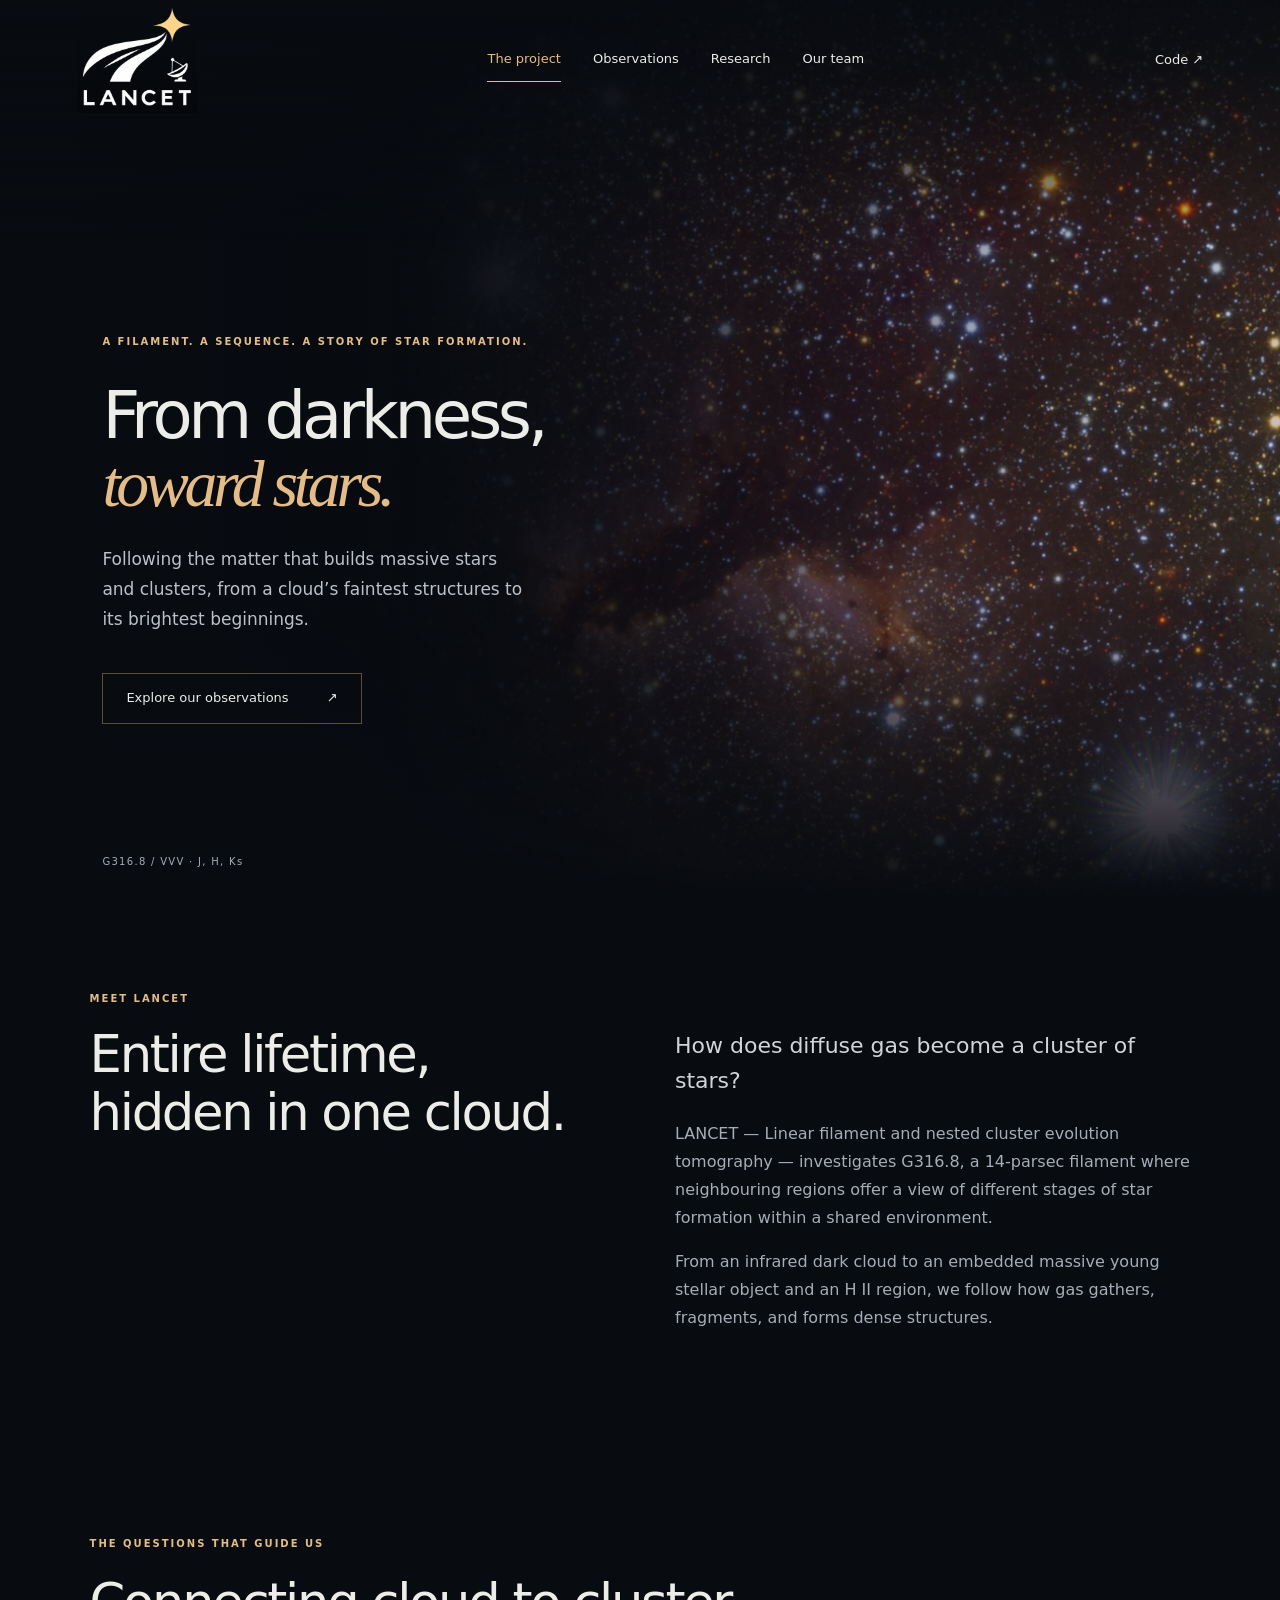
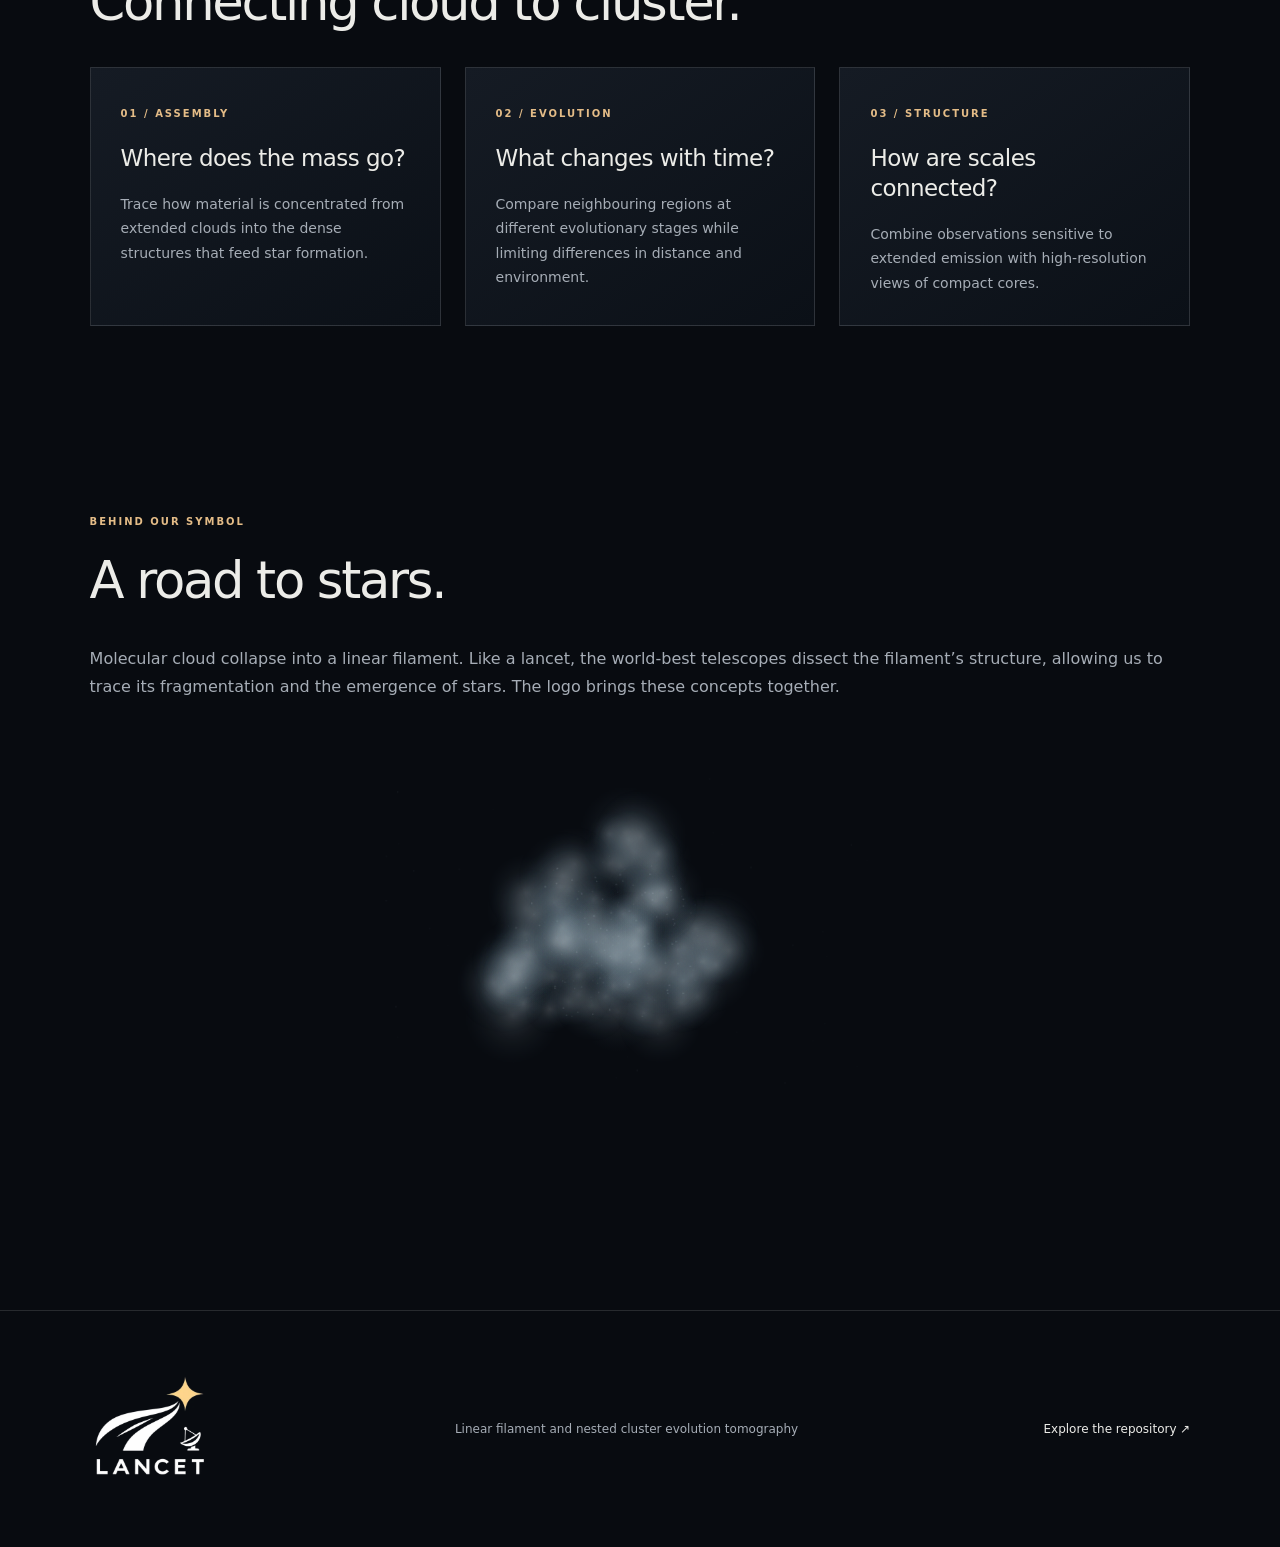
==== website/index.html @ 873ae13a "Refine scales question heading" ====
<!doctype html><html lang="en"><head><meta charset="utf-8"><meta name="viewport" content="width=device-width,initial-scale=1"><meta name="description" content="LANCET explores how gas assembles into stars and clusters in the G316.8 filament."><title>From darkness, toward stars · LANCET</title><link rel="stylesheet" href="style.css?v=logo-story-1"></head><body class="home-page"><a class="skip" href="#main">Skip to content</a><header><a class="brand logo-brand" href="index.html" aria-label="LANCET home"><img src="assets/lancet-logo-web.webp" alt="LANCET" width="600" height="400"></a><nav aria-label="Main navigation"><a aria-current='page' href='index.html'>The project</a><a  href='observations.html'>Observations</a><a  href='research.html'>Research</a><a  href='team.html'>Our team</a></nav><a class="code" href="https://github.com/XFengwei/LANCET" target="_blank" rel="noopener noreferrer">Code ↗</a></header><main id="main"><section class="hero"><div class="hero-window" aria-hidden="true"><div class="hero-sky"><img fetchpriority="high" src="assets/hero-nir.webp" alt="" class="sky-frame" style="opacity:1"><img src="assets/hero-mir.webp" alt="" class="sky-frame" style="opacity:0"><img src="assets/hero-fir.webp" alt="" class="sky-frame" style="opacity:0"><img src="assets/hero-radio.webp" alt="" class="sky-frame" style="opacity:0"></div></div><div class="hero-copy"><span class="eyebrow">A filament. A sequence. A story of star formation.</span><h1>From darkness,<br><em>toward stars.</em></h1><p>Following the matter that builds massive stars and clusters, from a cloud’s faintest structures to its brightest beginnings.</p><a class="button" href="observations.html">Explore our observations <span>↗</span></a></div><div class="hero-caption"><span id="wavelength-label">G316.8 / VVV · J, H, Ks</span></div></section><section class="intro"><span class="eyebrow">Meet LANCET</span><h2>Entire lifetime,<br>hidden in one cloud.</h2><div><p class="lead">How does diffuse gas become a cluster of stars?</p><p>LANCET — Linear filament and nested cluster evolution tomography — investigates G316.8, a 14-parsec filament where neighbouring regions offer a view of different stages of star formation within a shared environment.</p><p>From an infrared dark cloud to an embedded massive young stellar object and an H II region, we follow how gas gathers, fragments, and forms dense structures.</p></div></section><section><span class="eyebrow">The questions that guide us</span><h2>Connecting cloud to cluster.</h2><div class="cards"><article><span class="eyebrow">01 / ASSEMBLY</span><h3>Where does the mass go?</h3><p>Trace how material is concentrated from extended clouds into the dense structures that feed star formation.</p></article><article><span class="eyebrow">02 / EVOLUTION</span><h3>What changes with time?</h3><p>Compare neighbouring regions at different evolutionary stages while limiting differences in distance and environment.</p></article><article><span class="eyebrow">03 / STRUCTURE</span><h3>How are scales connected?</h3><p>Combine observations sensitive to extended emission with high-resolution views of compact cores.</p></article></div></section><section class="logo-story" aria-labelledby="logo-story-title"><span class="eyebrow">Behind our symbol</span><h2 id="logo-story-title">A road to stars.</h2><p>Molecular cloud collapse into a linear filament. Like a lancet, the world-best telescopes dissect the filament’s structure, allowing us to trace its fragmentation and the emergence of stars. The logo brings these concepts together.</p><iframe data-src="logo-animation.html?embed=1" title="The story of the LANCET logo — 12-second animation, replaying after a five-second hold"></iframe></section></main><footer><a class="brand logo-brand" href="index.html" aria-label="LANCET home"><img src="assets/lancet-logo-web.webp" alt="LANCET" width="600" height="400"></a><p>Linear filament and nested cluster evolution tomography</p><a href="https://github.com/XFengwei/LANCET" target="_blank" rel="noopener noreferrer">Explore the repository ↗</a></footer><script src="hero.js?v=gallery-3" defer></script><script src="logo-section.js" defer></script></body></html>
---- website/style.css ----
:root{color-scheme:dark;--bg:#080b10;--text:#ecece8;--muted:#a6adb6;--gold:#e4bc87;--line:#ffffff20}*{box-sizing:border-box}html{scroll-behavior:smooth}body{margin:0;background:var(--bg);color:var(--text);font:16px/1.75 system-ui,sans-serif}a{color:inherit;text-decoration:none}a:hover{color:var(--gold)}a:focus-visible{outline:2px solid var(--gold);outline-offset:6px}.skip{position:absolute;top:-100px}.skip:focus{top:10px;z-index:10;background:#080b10}header{height:96px;padding:0 6%;display:flex;align-items:center;justify-content:space-between;border-bottom:1px solid var(--line)}.brand{font-size:23px;letter-spacing:.2em;font-weight:650}.mark{color:var(--gold);font-size:34px;vertical-align:middle}nav{display:flex;gap:32px;font-size:13px}nav a{padding:10px 0}nav a[aria-current]{color:var(--gold);border-bottom:1px solid var(--gold)}.code{font-size:13px}.hero{position:relative;min-height:760px;height:calc(100svh - 96px);max-height:1100px;overflow:hidden;padding:110px 8% 80px;display:flex;align-items:center}.hero>img{position:absolute;right:0;top:0;width:68%;height:100%;object-fit:cover;object-position:50% 43%;opacity:.78}.hero:after{content:'';position:absolute;inset:0;background:linear-gradient(90deg,#080b10 5%,#080b10e0 29%,#080b1040 65%,transparent),linear-gradient(0deg,#080b10,transparent 35%)}.hero-copy{z-index:1;position:relative;max-width:690px}.eyebrow{text-transform:uppercase;letter-spacing:.2em;font-size:10px;color:var(--gold);font-weight:650}h1,h2,h3,p{margin-top:0}h1{font-size:clamp(60px,7.7vw,118px);line-height:1.03;letter-spacing:-.065em;font-weight:400;margin:28px 0}em{font-family:Georgia,serif;font-weight:400;color:var(--gold)}.hero-copy p{max-width:430px;color:#bcc1c7;font-size:17px}.button{display:inline-flex;gap:38px;border:1px solid #e4bc8760;padding:13px 23px;margin-top:22px;font-size:13px}.button:hover{background:#e4bc8715}.hero-caption{position:absolute;bottom:30px;left:8%;right:8%;z-index:1;display:flex;justify-content:space-between;color:var(--muted);font-size:10px;letter-spacing:.13em}section:not(.hero){max-width:1300px;margin:auto;padding:90px 7%}h2{font-size:clamp(32px,4vw,56px);font-weight:400;letter-spacing:-.045em;line-height:1.15;margin:17px 0 35px}h3{font-size:23px;line-height:1.3;font-weight:450;letter-spacing:-.025em;margin:18px 0}p{color:var(--muted)}.intro{display:grid;grid-template-columns:1fr 1fr;gap:0 70px}.intro>.eyebrow{grid-column:1/-1}.intro>div{padding-top:20px}.lead{font-size:22px;line-height:1.6;max-width:740px;color:#d1d4d8}.stats{display:grid;grid-template-columns:repeat(3,1fr);border-block:1px solid var(--line);padding-block:35px!important}.stats div{display:flex;flex-direction:column}.stats strong{font-size:38px;font-weight:350}.stats span{color:var(--muted);font-size:12px}.section-head{display:flex;justify-content:space-between;align-items:center;gap:20px}.section-head>a{font-size:12px;color:var(--gold)}figure{margin:0}.science-image{width:100%;max-height:650px;object-fit:contain;background:#050608;display:block}figcaption{font-size:11px;color:var(--muted);margin-top:16px}.cards{display:grid;grid-template-columns:repeat(auto-fit,minmax(230px,1fr));gap:24px;max-width:1120px;margin:auto}.cards article{padding:30px;background:linear-gradient(145deg,#151b24,#0b1017);border:1px solid var(--line)}.cards p{font-size:14px;margin-bottom:0}.page-top{padding-top:100px!important}.page-top h1{font-size:clamp(54px,7vw,94px)}.technical{border-block:1px solid var(--line)}pre{overflow:auto;padding:24px;background:#121820;border:1px solid var(--line);font-size:13px}.people{display:grid;grid-template-columns:repeat(3,1fr);gap:1px;background:var(--bg);border:1px solid var(--line);margin-top:35px}.people article{background:var(--bg);padding:30px}.people h3{font-size:18px;margin-bottom:5px}.people p{font-size:12px}.avatar{display:grid;place-items:center;width:45px;height:45px;border:1px solid #e4bc8750;border-radius:50%;color:var(--gold);font-size:13px}footer{padding:65px 7%;border-top:1px solid var(--line);font-size:12px;display:flex;justify-content:space-between;align-items:center;gap:30px}footer .brand{font-size:17px}footer p{margin:0}@media(max-width:700px){header{height:auto;min-height:105px;flex-wrap:wrap;padding:14px 6%;gap:12px}header .brand{font-size:19px}nav{order:3;width:100%;justify-content:space-between;gap:10px;font-size:11px}.hero{height:760px;min-height:0;padding-top:80px}.hero>img{width:100%;opacity:.5}.hero:after{background:linear-gradient(90deg,#080b10c0,#080b1030),linear-gradient(0deg,#080b10,transparent)}.hero-caption span{display:none}.intro{grid-template-columns:1fr}.stats strong{font-size:26px}.stats span{font-size:10px}.people{grid-template-columns:repeat(2,1fr)}.people article{padding:20px}.section-head{display:block}section:not(.hero){padding:60px 7%}footer{align-items:start;flex-direction:column;gap:15px}}@media(prefers-reduced-motion:reduce){html{scroll-behavior:auto}}

.workflow-step{margin-top:65px}.workflow-step figure{margin-top:24px}.field-label{display:block;font:10px system-ui,sans-serif;text-transform:uppercase;letter-spacing:.16em;color:var(--gold);margin-bottom:8px}.table-wrap{overflow-x:auto}table{width:100%;border-collapse:collapse;margin:30px 0}th,td{text-align:left;padding:16px;border-bottom:1px solid var(--line)}th{color:var(--gold)}.paper-link{display:block;margin-top:18px;color:var(--gold)}.stats strong{font-size:clamp(20px,2.6vw,38px)}

/* Gently approach the southern H II region in the VVV hero image. */
.hero > img {
  transform-origin: 48% 90%;
  animation: vvv-breathe 10s ease-in-out infinite alternate;
  will-change: transform;
}
@keyframes vvv-breathe {
  from { transform: scale(1); }
  to { transform: scale(1.30); }
}
@media (prefers-reduced-motion: reduce) {
  .hero > img { animation: none; will-change: auto; }
}

.hero-sky{position:absolute;inset:0 0 0 30%;overflow:hidden;opacity:.8}
.sky-frame{position:absolute;width:100%;height:100%;object-fit:cover;object-position:40% 65%}
.hero-sky{transform-origin:38% 80%;will-change:transform}
@media(max-width:700px){.hero-sky{left:0;opacity:.6}.hero-caption #wavelength-label{display:block;max-width:65%}.hero-caption{align-items:center;gap:10px}}
@media(prefers-reduced-motion:reduce){.hero-sky{will-change:auto}}

.hero-copy h1 { font-size: clamp(40px, 5.13vw, 78.67px); }

/* Give links visible feedback for both pointer and keyboard interaction. */
a { text-underline-offset: .25em; text-decoration-thickness: 1px; }
a:hover, a:focus-visible { text-decoration-line: underline; }
.button:hover, .button:focus-visible { border-color: var(--gold); background: #e4bc8715; }
figure a { display: block; }
figure a:hover img, figure a:focus-visible img { outline: 1px solid var(--gold); outline-offset: -1px; }
.contact-links { display: flex; flex-direction: column; align-items: flex-start; gap: 8px; font-size: 13px; }
.contact-links a { color: var(--gold); overflow-wrap: anywhere; max-width: 100%; }
.people article { min-width: 0; }

/* Use one shared underline for active, hovered, and focused navigation links. */
nav a { border-bottom: 1px solid transparent; }
nav a:hover, nav a:focus-visible {
  text-decoration: none;
  border-bottom-color: var(--gold);
}

/* Keep the clipping window fixed while the registered wavelength frames zoom inside it. */
.hero-window { position: absolute; inset: 0 0 0 30%; overflow: hidden; opacity: .8; }
.hero-window .hero-sky { position: absolute; inset: 0; opacity: 1; }
@media (max-width: 700px) {
  .hero-window { left: 0; opacity: .6; }
}

/* Crop the source canvas with layout only; retain the approved logo artwork. */
header { height: 120px; }
.logo-brand { position: relative; display: block; width: 120px; height: 106px; overflow: hidden; flex-shrink: 0; }
.logo-brand img { position: absolute; width: 200px; height: auto; max-width: none; left: -40px; top: -10px; mix-blend-mode: screen; }
.hero { height: calc(100svh - 120px); }
@media (max-width: 700px) {
  header { height: auto; }
  .hero { height: 760px; }
}

/* Observatory cards keep the full image and description within one link. */
.telescope-grid { display: grid; grid-template-columns: repeat(3,minmax(0,1fr)); gap: 24px; max-width: 1120px; margin: 0 auto; padding: 0 24px; }
.telescope-card { display: flex; flex-direction: column; overflow: hidden; background: #0d131b; border: 1px solid var(--line); transition: border-color .2s; }
.telescope-card:first-child { grid-column: 1 / -1; display: grid; grid-template-columns: 1.2fr 1fr; }
.telescope-card > img { width: 100%; height: 210px; object-fit: cover; }
.telescope-card:first-child > img { height: 100%; min-height: 320px; }
.telescope-copy { padding: 27px; display: flex; flex-direction: column; flex: 1; }
.telescope-copy h3 { display: flex; justify-content: space-between; color: var(--text); }
.telescope-copy h3 span { color: var(--gold); font-size: 17px; }
.telescope-copy p { font-size: 14px; }
.telescope-copy small { margin-top: auto; padding-top: 16px; color: var(--muted); font-size: 10px; }
.telescope-card:hover, .telescope-card:focus-visible { border-color: var(--gold); text-decoration: none; }
.telescope-card:hover h3, .telescope-card:focus-visible h3 { text-decoration: underline; text-decoration-color: var(--gold); text-underline-offset: .25em; }
/* Clip the original plot frame while keeping both sky fields registered. */
.recovery-animation { position: relative; aspect-ratio: 4663 / 3360; overflow: hidden; user-select: none; pointer-events: none; }
.recovery-animation img { position: absolute; inset: 0; display: block; width: 100%; height: 100%; transform: scale(1.045); }
.recovery-combined, .combined-label { animation: continuum-crossfade 12s ease-in-out infinite; }
.recovery-labels { position: relative; height: 24px; margin-top: 18px; color: var(--gold); font-size: 12px; }
.recovery-labels span { position: absolute; inset: 0; }
.model-label { animation: continuum-model-label 12s ease-in-out infinite; }
@keyframes continuum-model-label { 0%,30%,100% { opacity: 1; } 45%,80% { opacity: 0; } }
@keyframes continuum-crossfade { 0%,30%,100% { opacity: 0; } 45%,80% { opacity: 1; } }
@media (max-width: 900px) { .telescope-grid { grid-template-columns: repeat(2,minmax(0,1fr)); } }
@media (max-width: 600px) { .telescope-grid { grid-template-columns: 1fr; } .telescope-card:first-child { display: flex; } .telescope-card:first-child > img { height: 210px; min-height: 0; } }
@media (prefers-reduced-motion: reduce) { .recovery-combined, .combined-label, .model-label { animation: none; } .model-label { opacity: 0; } }

/* Fade the fixed edge of the hero image into the dark background. */
.hero-window { -webkit-mask-image: linear-gradient(to right, transparent 0%, #000 65%); mask-image: linear-gradient(to right, transparent 0%, #000 65%); }
@media (max-width: 700px) { .hero-window { -webkit-mask-image: none; mask-image: none; } }

/* Blend the home-page navigation into the stationary hero background. */
.home-page > header { position: absolute; inset: 0 0 auto; z-index: 10; isolation: isolate; border-bottom: 0; background: transparent; }
.home-page > header::before { content: ""; position: absolute; inset: 0 0 -120px; z-index: -1; pointer-events: none; background: linear-gradient(to bottom, rgba(8,11,16,.96) 0%, rgba(8,11,16,.82) 30%, rgba(8,11,16,.42) 65%, rgba(8,11,16,0) 100%); }
.home-page .hero { height: 100svh; max-height: 1220px; padding-top: 230px; }
@media (max-width: 700px) { .home-page .hero { height: 865px; padding-top: 190px; } }

/* Show the full multiwavelength strip at the width of its text column. */
.multiwavelength-image { height: auto; max-height: none; }

.gallery-frames { position: relative; aspect-ratio: 14 / 4; overflow: hidden; }
.gallery-frame { position: absolute; inset: 0; width: 100%; height: 100%; opacity: 0; transition: opacity 1s ease; }
.gallery-frame.is-visible { opacity: 1; }
.gallery-buttons { display: flex; flex-wrap: wrap; gap: 12px; margin-top: 20px; }
.gallery-buttons button { font: inherit; font-size: 13px; color: var(--muted); background: transparent; border: 1px solid var(--line); padding: 10px 16px; cursor: pointer; }
.gallery-buttons button[aria-pressed="true"] { color: var(--gold); border-color: var(--gold); }
.gallery-buttons button:hover { color: var(--gold); text-decoration: underline; text-underline-offset: .25em; }
.gallery-buttons button:focus-visible { outline: 2px solid var(--gold); outline-offset: 3px; }
@media(prefers-reduced-motion:reduce) { .gallery-frame { transition: none; } }

.array-gallery-frames { aspect-ratio: 14 / 4; }

.logo-story iframe { display: block; width: 66.6667%; aspect-ratio: 1.5; border: 0; background: transparent; mix-blend-mode: screen; margin: 30px auto 0; }
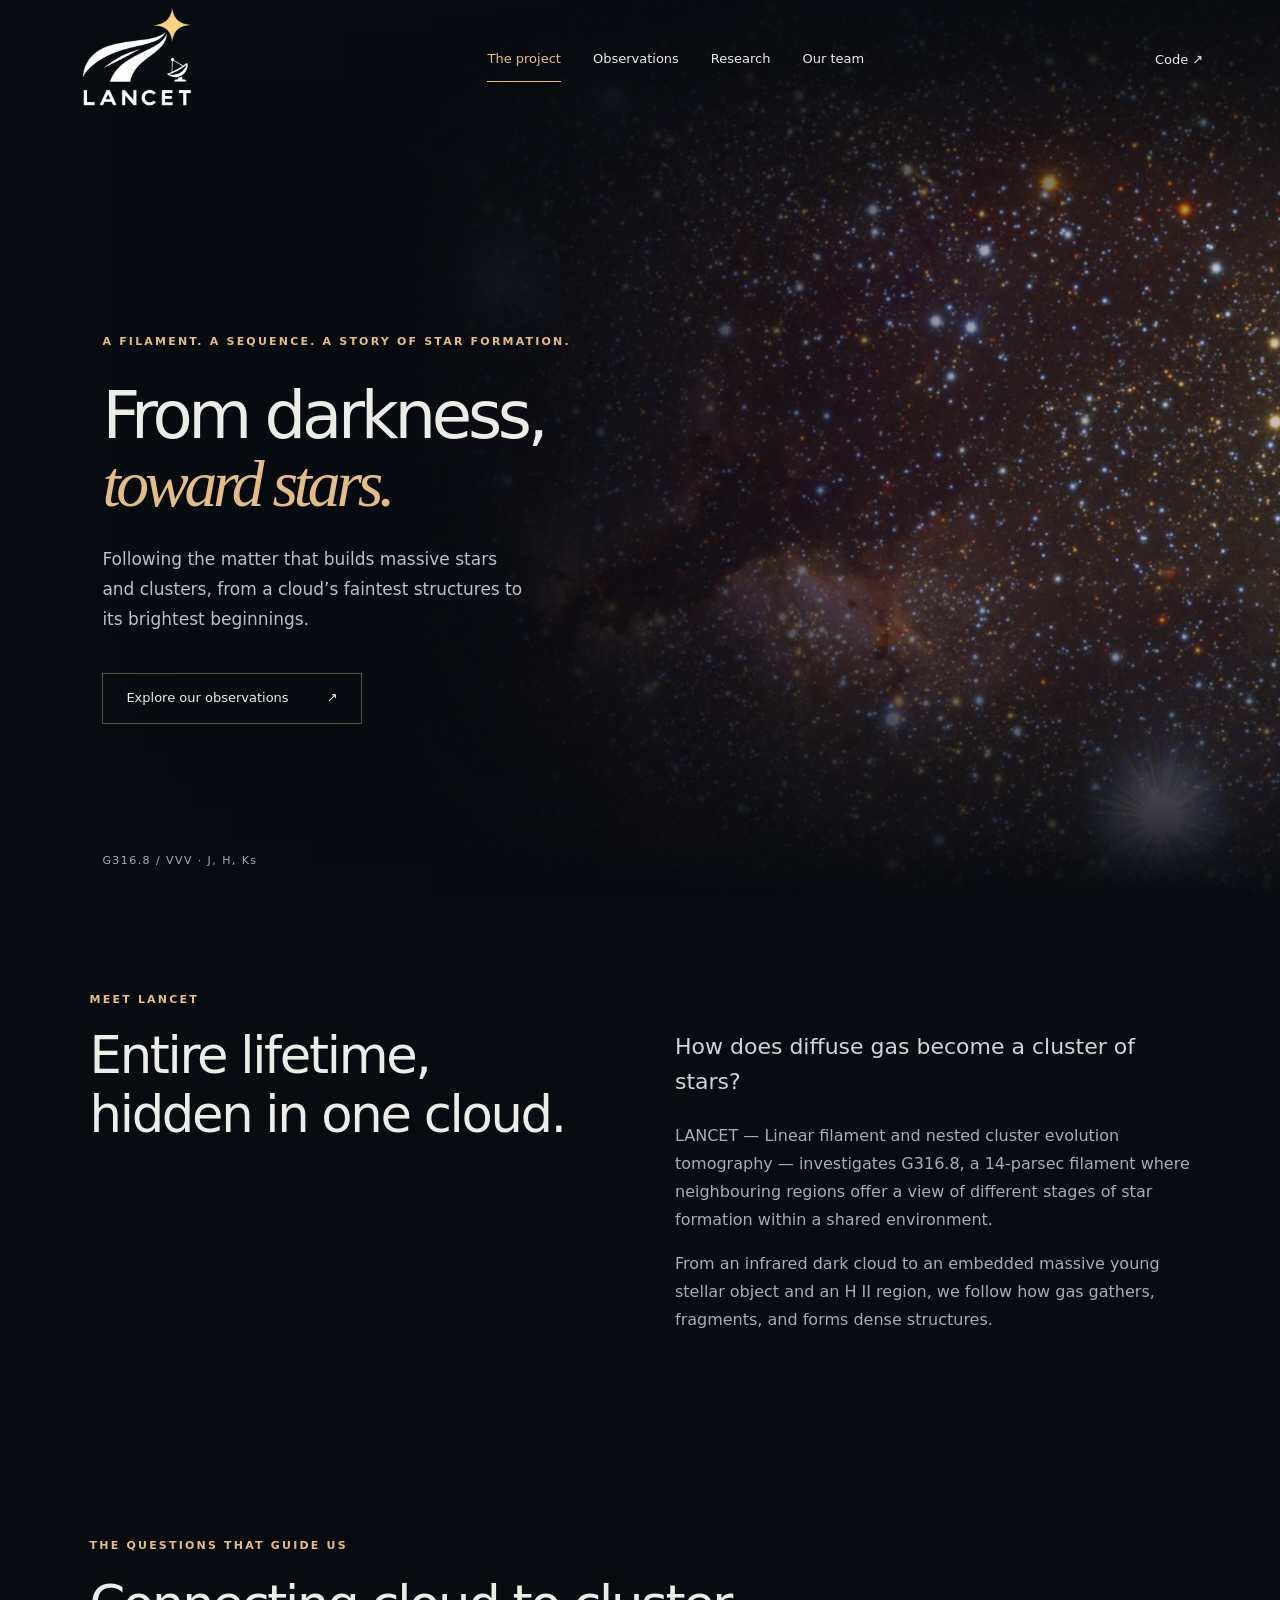
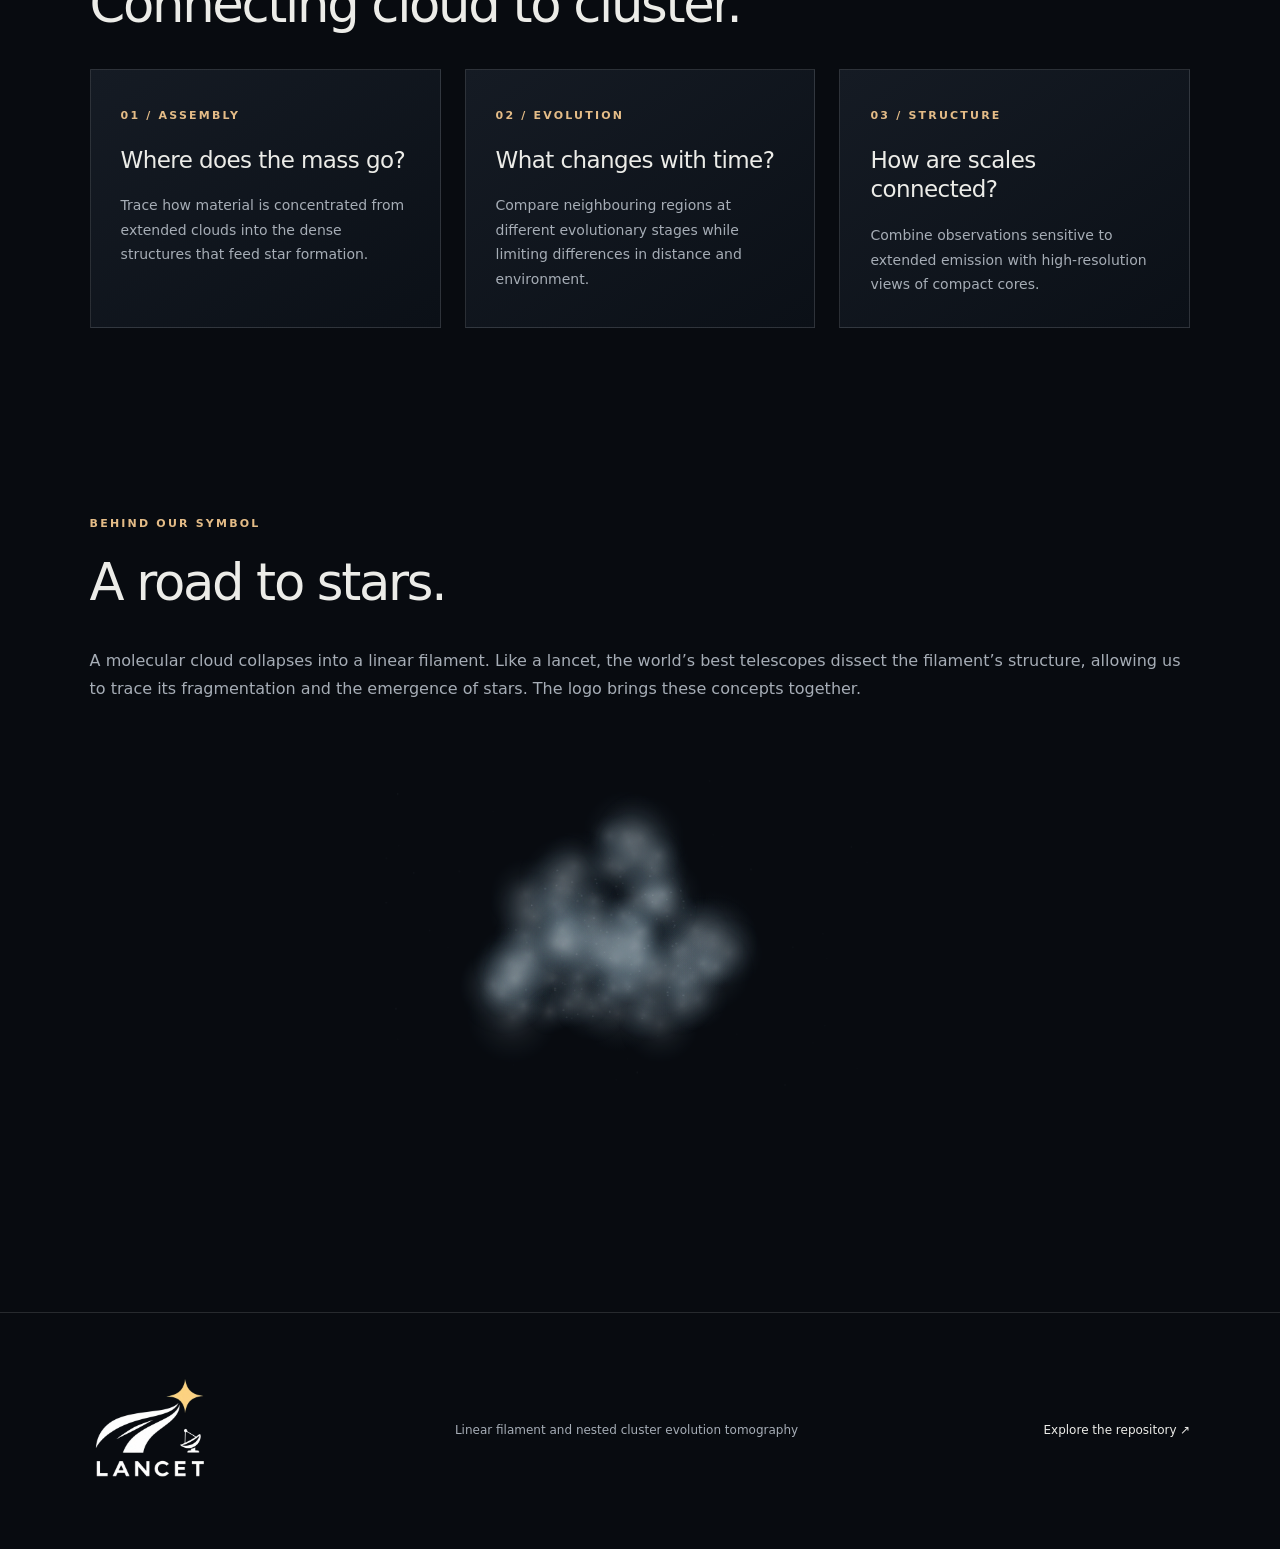
==== commit 39c4bd00: "Polish website: transparent logo, share metadata, gallery hold - Export the header/footer logo with " ====
--- a/website/index.html
+++ b/website/index.html
@@ -1 +1 @@
-<!doctype html><html lang="en"><head><meta charset="utf-8"><meta name="viewport" content="width=device-width,initial-scale=1"><meta name="description" content="LANCET explores how gas assembles into stars and clusters in the G316.8 filament."><title>From darkness, toward stars · LANCET</title><link rel="stylesheet" href="style.css?v=logo-story-1"></head><body class="home-page"><a class="skip" href="#main">Skip to content</a><header><a class="brand logo-brand" href="index.html" aria-label="LANCET home"><img src="assets/lancet-logo-web.webp" alt="LANCET" width="600" height="400"></a><nav aria-label="Main navigation"><a aria-current='page' href='index.html'>The project</a><a  href='observations.html'>Observations</a><a  href='research.html'>Research</a><a  href='team.html'>Our team</a></nav><a class="code" href="https://github.com/XFengwei/LANCET" target="_blank" rel="noopener noreferrer">Code ↗</a></header><main id="main"><section class="hero"><div class="hero-window" aria-hidden="true"><div class="hero-sky"><img fetchpriority="high" src="assets/hero-nir.webp" alt="" class="sky-frame" style="opacity:1"><img src="assets/hero-mir.webp" alt="" class="sky-frame" style="opacity:0"><img src="assets/hero-fir.webp" alt="" class="sky-frame" style="opacity:0"><img src="assets/hero-radio.webp" alt="" class="sky-frame" style="opacity:0"></div></div><div class="hero-copy"><span class="eyebrow">A filament. A sequence. A story of star formation.</span><h1>From darkness,<br><em>toward stars.</em></h1><p>Following the matter that builds massive stars and clusters, from a cloud’s faintest structures to its brightest beginnings.</p><a class="button" href="observations.html">Explore our observations <span>↗</span></a></div><div class="hero-caption"><span id="wavelength-label">G316.8 / VVV · J, H, Ks</span></div></section><section class="intro"><span class="eyebrow">Meet LANCET</span><h2>Entire lifetime,<br>hidden in one cloud.</h2><div><p class="lead">How does diffuse gas become a cluster of stars?</p><p>LANCET — Linear filament and nested cluster evolution tomography — investigates G316.8, a 14-parsec filament where neighbouring regions offer a view of different stages of star formation within a shared environment.</p><p>From an infrared dark cloud to an embedded massive young stellar object and an H II region, we follow how gas gathers, fragments, and forms dense structures.</p></div></section><section><span class="eyebrow">The questions that guide us</span><h2>Connecting cloud to cluster.</h2><div class="cards"><article><span class="eyebrow">01 / ASSEMBLY</span><h3>Where does the mass go?</h3><p>Trace how material is concentrated from extended clouds into the dense structures that feed star formation.</p></article><article><span class="eyebrow">02 / EVOLUTION</span><h3>What changes with time?</h3><p>Compare neighbouring regions at different evolutionary stages while limiting differences in distance and environment.</p></article><article><span class="eyebrow">03 / STRUCTURE</span><h3>How are scales connected?</h3><p>Combine observations sensitive to extended emission with high-resolution views of compact cores.</p></article></div></section><section class="logo-story" aria-labelledby="logo-story-title"><span class="eyebrow">Behind our symbol</span><h2 id="logo-story-title">A road to stars.</h2><p>Molecular cloud collapse into a linear filament. Like a lancet, the world-best telescopes dissect the filament’s structure, allowing us to trace its fragmentation and the emergence of stars. The logo brings these concepts together.</p><iframe data-src="logo-animation.html?embed=1" title="The story of the LANCET logo — 12-second animation, replaying after a five-second hold"></iframe></section></main><footer><a class="brand logo-brand" href="index.html" aria-label="LANCET home"><img src="assets/lancet-logo-web.webp" alt="LANCET" width="600" height="400"></a><p>Linear filament and nested cluster evolution tomography</p><a href="https://github.com/XFengwei/LANCET" target="_blank" rel="noopener noreferrer">Explore the repository ↗</a></footer><script src="hero.js?v=gallery-3" defer></script><script src="logo-section.js" defer></script></body></html>+<!doctype html><html lang="en"><head><meta charset="utf-8"><meta name="viewport" content="width=device-width,initial-scale=1"><meta name="description" content="LANCET explores how gas assembles into stars and clusters in the G316.8 filament."><title>From darkness, toward stars · LANCET</title><link rel="stylesheet" href="style.css?v=phase1-20261112"><link rel="icon" href="assets/favicon.svg" type="image/svg+xml"><link rel="apple-touch-icon" href="assets/apple-touch-icon.png"><meta name="theme-color" content="#080b10"><link rel="canonical" href="https://xfengwei.github.io/LANCET/"><meta property="og:type" content="website"><meta property="og:site_name" content="LANCET"><meta property="og:title" content="From darkness, toward stars · LANCET"><meta property="og:description" content="LANCET explores how gas assembles into stars and clusters in the G316.8 filament."><meta property="og:url" content="https://xfengwei.github.io/LANCET/"><meta property="og:image" content="https://xfengwei.github.io/LANCET/assets/og-image.jpg"><meta property="og:image:width" content="1200"><meta property="og:image:height" content="630"><meta property="og:image:alt" content="The LANCET logo over a near-infrared view of the G316.8 filament"><meta name="twitter:card" content="summary_large_image"></head><body class="home-page"><a class="skip" href="#main">Skip to content</a><header><a class="brand logo-brand" href="index.html" aria-label="LANCET home"><img src="assets/lancet-logo-web.webp?v=alpha-1" alt="LANCET" width="600" height="400"></a><nav aria-label="Main navigation"><a aria-current='page' href='index.html'>The project</a><a  href='observations.html'>Observations</a><a  href='research.html'>Research</a><a  href='team.html'>Our team</a></nav><a class="code" href="https://github.com/XFengwei/LANCET" target="_blank" rel="noopener noreferrer">Code ↗</a></header><main id="main"><section class="hero"><div class="hero-window" aria-hidden="true"><div class="hero-sky"><img fetchpriority="high" src="assets/hero-nir.webp" alt="" class="sky-frame" style="opacity:1"><img src="assets/hero-mir.webp" alt="" class="sky-frame" style="opacity:0"><img src="assets/hero-fir.webp" alt="" class="sky-frame" style="opacity:0"><img src="assets/hero-radio.webp" alt="" class="sky-frame" style="opacity:0"></div></div><div class="hero-copy"><span class="eyebrow">A filament. A sequence. A story of star formation.</span><h1>From darkness,<br><em>toward stars.</em></h1><p>Following the matter that builds massive stars and clusters, from a cloud’s faintest structures to its brightest beginnings.</p><a class="button" href="observations.html">Explore our observations <span>↗</span></a></div><div class="hero-caption"><span id="wavelength-label">G316.8 / VVV · J, H, Ks</span></div></section><section class="intro"><span class="eyebrow">Meet LANCET</span><h2>Entire lifetime,<br>hidden in one cloud.</h2><div><p class="lead">How does diffuse gas become a cluster of stars?</p><p>LANCET — Linear filament and nested cluster evolution tomography — investigates G316.8, a 14-parsec filament where neighbouring regions offer a view of different stages of star formation within a shared environment.</p><p>From an infrared dark cloud to an embedded massive young stellar object and an H II region, we follow how gas gathers, fragments, and forms dense structures.</p></div></section><section><span class="eyebrow">The questions that guide us</span><h2>Connecting cloud to cluster.</h2><div class="cards"><article><span class="eyebrow">01 / ASSEMBLY</span><h3>Where does the mass go?</h3><p>Trace how material is concentrated from extended clouds into the dense structures that feed star formation.</p></article><article><span class="eyebrow">02 / EVOLUTION</span><h3>What changes with time?</h3><p>Compare neighbouring regions at different evolutionary stages while limiting differences in distance and environment.</p></article><article><span class="eyebrow">03 / STRUCTURE</span><h3>How are scales connected?</h3><p>Combine observations sensitive to extended emission with high-resolution views of compact cores.</p></article></div></section><section class="logo-story" aria-labelledby="logo-story-title"><span class="eyebrow">Behind our symbol</span><h2 id="logo-story-title">A road to stars.</h2><p>A molecular cloud collapses into a linear filament. Like a lancet, the world’s best telescopes dissect the filament’s structure, allowing us to trace its fragmentation and the emergence of stars. The logo brings these concepts together.</p><iframe data-src="logo-animation.html?embed=1" title="The story of the LANCET logo — 12-second animation, replaying after a five-second hold"></iframe></section></main><footer><a class="brand logo-brand" href="index.html" aria-label="LANCET home"><img src="assets/lancet-logo-web.webp?v=alpha-1" alt="LANCET" width="600" height="400"></a><p>Linear filament and nested cluster evolution tomography</p><a href="https://github.com/XFengwei/LANCET" target="_blank" rel="noopener noreferrer">Explore the repository ↗</a></footer><script src="hero.js?v=nopause" defer></script><script src="logo-section.js" defer></script></body></html>
--- a/website/style.css
+++ b/website/style.css
@@ -1,6 +1,6 @@
-:root{color-scheme:dark;--bg:#080b10;--text:#ecece8;--muted:#a6adb6;--gold:#e4bc87;--line:#ffffff20}*{box-sizing:border-box}html{scroll-behavior:smooth}body{margin:0;background:var(--bg);color:var(--text);font:16px/1.75 system-ui,sans-serif}a{color:inherit;text-decoration:none}a:hover{color:var(--gold)}a:focus-visible{outline:2px solid var(--gold);outline-offset:6px}.skip{position:absolute;top:-100px}.skip:focus{top:10px;z-index:10;background:#080b10}header{height:96px;padding:0 6%;display:flex;align-items:center;justify-content:space-between;border-bottom:1px solid var(--line)}.brand{font-size:23px;letter-spacing:.2em;font-weight:650}.mark{color:var(--gold);font-size:34px;vertical-align:middle}nav{display:flex;gap:32px;font-size:13px}nav a{padding:10px 0}nav a[aria-current]{color:var(--gold);border-bottom:1px solid var(--gold)}.code{font-size:13px}.hero{position:relative;min-height:760px;height:calc(100svh - 96px);max-height:1100px;overflow:hidden;padding:110px 8% 80px;display:flex;align-items:center}.hero>img{position:absolute;right:0;top:0;width:68%;height:100%;object-fit:cover;object-position:50% 43%;opacity:.78}.hero:after{content:'';position:absolute;inset:0;background:linear-gradient(90deg,#080b10 5%,#080b10e0 29%,#080b1040 65%,transparent),linear-gradient(0deg,#080b10,transparent 35%)}.hero-copy{z-index:1;position:relative;max-width:690px}.eyebrow{text-transform:uppercase;letter-spacing:.2em;font-size:10px;color:var(--gold);font-weight:650}h1,h2,h3,p{margin-top:0}h1{font-size:clamp(60px,7.7vw,118px);line-height:1.03;letter-spacing:-.065em;font-weight:400;margin:28px 0}em{font-family:Georgia,serif;font-weight:400;color:var(--gold)}.hero-copy p{max-width:430px;color:#bcc1c7;font-size:17px}.button{display:inline-flex;gap:38px;border:1px solid #e4bc8760;padding:13px 23px;margin-top:22px;font-size:13px}.button:hover{background:#e4bc8715}.hero-caption{position:absolute;bottom:30px;left:8%;right:8%;z-index:1;display:flex;justify-content:space-between;color:var(--muted);font-size:10px;letter-spacing:.13em}section:not(.hero){max-width:1300px;margin:auto;padding:90px 7%}h2{font-size:clamp(32px,4vw,56px);font-weight:400;letter-spacing:-.045em;line-height:1.15;margin:17px 0 35px}h3{font-size:23px;line-height:1.3;font-weight:450;letter-spacing:-.025em;margin:18px 0}p{color:var(--muted)}.intro{display:grid;grid-template-columns:1fr 1fr;gap:0 70px}.intro>.eyebrow{grid-column:1/-1}.intro>div{padding-top:20px}.lead{font-size:22px;line-height:1.6;max-width:740px;color:#d1d4d8}.stats{display:grid;grid-template-columns:repeat(3,1fr);border-block:1px solid var(--line);padding-block:35px!important}.stats div{display:flex;flex-direction:column}.stats strong{font-size:38px;font-weight:350}.stats span{color:var(--muted);font-size:12px}.section-head{display:flex;justify-content:space-between;align-items:center;gap:20px}.section-head>a{font-size:12px;color:var(--gold)}figure{margin:0}.science-image{width:100%;max-height:650px;object-fit:contain;background:#050608;display:block}figcaption{font-size:11px;color:var(--muted);margin-top:16px}.cards{display:grid;grid-template-columns:repeat(auto-fit,minmax(230px,1fr));gap:24px;max-width:1120px;margin:auto}.cards article{padding:30px;background:linear-gradient(145deg,#151b24,#0b1017);border:1px solid var(--line)}.cards p{font-size:14px;margin-bottom:0}.page-top{padding-top:100px!important}.page-top h1{font-size:clamp(54px,7vw,94px)}.technical{border-block:1px solid var(--line)}pre{overflow:auto;padding:24px;background:#121820;border:1px solid var(--line);font-size:13px}.people{display:grid;grid-template-columns:repeat(3,1fr);gap:1px;background:var(--bg);border:1px solid var(--line);margin-top:35px}.people article{background:var(--bg);padding:30px}.people h3{font-size:18px;margin-bottom:5px}.people p{font-size:12px}.avatar{display:grid;place-items:center;width:45px;height:45px;border:1px solid #e4bc8750;border-radius:50%;color:var(--gold);font-size:13px}footer{padding:65px 7%;border-top:1px solid var(--line);font-size:12px;display:flex;justify-content:space-between;align-items:center;gap:30px}footer .brand{font-size:17px}footer p{margin:0}@media(max-width:700px){header{height:auto;min-height:105px;flex-wrap:wrap;padding:14px 6%;gap:12px}header .brand{font-size:19px}nav{order:3;width:100%;justify-content:space-between;gap:10px;font-size:11px}.hero{height:760px;min-height:0;padding-top:80px}.hero>img{width:100%;opacity:.5}.hero:after{background:linear-gradient(90deg,#080b10c0,#080b1030),linear-gradient(0deg,#080b10,transparent)}.hero-caption span{display:none}.intro{grid-template-columns:1fr}.stats strong{font-size:26px}.stats span{font-size:10px}.people{grid-template-columns:repeat(2,1fr)}.people article{padding:20px}.section-head{display:block}section:not(.hero){padding:60px 7%}footer{align-items:start;flex-direction:column;gap:15px}}@media(prefers-reduced-motion:reduce){html{scroll-behavior:auto}}
+:root{color-scheme:dark;--bg:#080b10;--text:#ecece8;--muted:#a6adb6;--gold:#e4bc87;--line:#ffffff20}*{box-sizing:border-box}html{scroll-behavior:smooth}body{margin:0;background:var(--bg);color:var(--text);font:16px/1.75 system-ui,sans-serif}a{color:inherit;text-decoration:none}a:hover{color:var(--gold)}a:focus-visible{outline:2px solid var(--gold);outline-offset:6px}.skip{position:absolute;top:-100px}.skip:focus{top:10px;z-index:10;background:#080b10}header{height:96px;padding:0 6%;display:flex;align-items:center;justify-content:space-between;border-bottom:1px solid var(--line)}.brand{font-size:23px;letter-spacing:.2em;font-weight:650}.mark{color:var(--gold);font-size:34px;vertical-align:middle}nav{display:flex;gap:32px;font-size:13px}nav a{padding:10px 0}nav a[aria-current]{color:var(--gold);border-bottom:1px solid var(--gold)}.code{font-size:13px}.hero{position:relative;min-height:760px;height:calc(100svh - 96px);max-height:1100px;overflow:hidden;padding:110px 8% 80px;display:flex;align-items:center}.hero>img{position:absolute;right:0;top:0;width:68%;height:100%;object-fit:cover;object-position:50% 43%;opacity:.78}.hero:after{content:'';position:absolute;inset:0;background:linear-gradient(90deg,#080b10 5%,#080b10e0 29%,#080b1040 65%,transparent),linear-gradient(0deg,#080b10,transparent 35%)}.hero-copy{z-index:1;position:relative;max-width:690px}.eyebrow{text-transform:uppercase;letter-spacing:.2em;font-size:11px;color:var(--gold);font-weight:650}h1,h2,h3,p{margin-top:0}h1{font-size:clamp(60px,7.7vw,118px);line-height:1.03;letter-spacing:-.065em;font-weight:400;margin:28px 0}em{font-family:Georgia,serif;font-weight:400;color:var(--gold)}.hero-copy p{max-width:430px;color:#bcc1c7;font-size:17px}.button{display:inline-flex;gap:38px;border:1px solid #e4bc8760;padding:13px 23px;margin-top:22px;font-size:13px}.button:hover{background:#e4bc8715}.hero-caption{position:absolute;bottom:30px;left:8%;right:8%;z-index:1;display:flex;justify-content:space-between;color:var(--muted);font-size:11px;letter-spacing:.13em}section:not(.hero){max-width:1300px;margin:auto;padding:90px 7%}h2{font-size:clamp(32px,4vw,56px);font-weight:400;letter-spacing:-.045em;line-height:1.15;margin:17px 0 35px}h3{font-size:23px;line-height:1.3;font-weight:450;letter-spacing:-.025em;margin:18px 0}p{color:var(--muted)}.intro{display:grid;grid-template-columns:1fr 1fr;gap:0 70px}.intro>.eyebrow{grid-column:1/-1}.intro>div{padding-top:20px}.lead{font-size:22px;line-height:1.6;max-width:740px;color:#d1d4d8}.stats{display:grid;grid-template-columns:repeat(3,1fr);border-block:1px solid var(--line);padding-block:35px!important}.stats div{display:flex;flex-direction:column}.stats strong{font-size:38px;font-weight:350}.stats span{color:var(--muted);font-size:12px}.section-head{display:flex;justify-content:space-between;align-items:center;gap:20px}.section-head>a{font-size:12px;color:var(--gold)}figure{margin:0}.science-image{width:100%;max-height:650px;object-fit:contain;background:#050608;display:block}figcaption{font-size:13px;line-height:1.6;color:var(--muted);margin-top:16px}.cards{display:grid;grid-template-columns:repeat(auto-fit,minmax(230px,1fr));gap:24px;max-width:1120px;margin:auto}.cards article{padding:30px;background:linear-gradient(145deg,#151b24,#0b1017);border:1px solid var(--line)}.cards p{font-size:14px;margin-bottom:0}.page-top{padding-top:100px!important}.page-top h1{font-size:clamp(54px,7vw,94px)}.technical{border-block:1px solid var(--line)}pre{overflow:auto;padding:24px;background:#121820;border:1px solid var(--line);font-size:13px}.people{display:grid;grid-template-columns:repeat(3,1fr);gap:1px;background:var(--bg);border:1px solid var(--line);margin-top:35px}.people article{background:var(--bg);padding:30px}.people h3{font-size:18px;margin-bottom:5px}.people p{font-size:12px}.avatar{display:grid;place-items:center;width:45px;height:45px;border:1px solid #e4bc8750;border-radius:50%;color:var(--gold);font-size:13px}footer{padding:65px 7%;border-top:1px solid var(--line);font-size:12px;display:flex;justify-content:space-between;align-items:center;gap:30px}footer .brand{font-size:17px}footer p{margin:0}@media(max-width:700px){header{height:auto;min-height:105px;flex-wrap:wrap;padding:14px 6%;gap:12px}header .brand{font-size:19px}nav{order:3;width:100%;justify-content:space-between;gap:10px;font-size:11px}.hero{height:760px;min-height:0;padding-top:80px}.hero>img{width:100%;opacity:.5}.hero:after{background:linear-gradient(90deg,#080b10c0,#080b1030),linear-gradient(0deg,#080b10,transparent)}.hero-caption span{display:none}.intro{grid-template-columns:1fr}.stats strong{font-size:26px}.stats span{font-size:10px}.people{grid-template-columns:repeat(2,1fr)}.people article{padding:20px}.section-head{display:block}section:not(.hero){padding:60px 7%}footer{align-items:start;flex-direction:column;gap:15px}}@media(prefers-reduced-motion:reduce){html{scroll-behavior:auto}}
 
-.workflow-step{margin-top:65px}.workflow-step figure{margin-top:24px}.field-label{display:block;font:10px system-ui,sans-serif;text-transform:uppercase;letter-spacing:.16em;color:var(--gold);margin-bottom:8px}.table-wrap{overflow-x:auto}table{width:100%;border-collapse:collapse;margin:30px 0}th,td{text-align:left;padding:16px;border-bottom:1px solid var(--line)}th{color:var(--gold)}.paper-link{display:block;margin-top:18px;color:var(--gold)}.stats strong{font-size:clamp(20px,2.6vw,38px)}
+.workflow-step{margin-top:65px}.workflow-step figure{margin-top:24px}.field-label{display:block;font:11px system-ui,sans-serif;text-transform:uppercase;letter-spacing:.16em;color:var(--gold);margin-bottom:8px}.table-wrap{overflow-x:auto}table{width:100%;border-collapse:collapse;margin:30px 0}th,td{text-align:left;padding:16px;border-bottom:1px solid var(--line)}th{color:var(--gold)}.paper-link{display:block;margin-top:18px;color:var(--gold)}.stats strong{font-size:clamp(20px,2.6vw,38px)}
 
 /* Gently approach the southern H II region in the VVV hero image. */
 .hero > img {
@@ -51,7 +51,7 @@
 /* Crop the source canvas with layout only; retain the approved logo artwork. */
 header { height: 120px; }
 .logo-brand { position: relative; display: block; width: 120px; height: 106px; overflow: hidden; flex-shrink: 0; }
-.logo-brand img { position: absolute; width: 200px; height: auto; max-width: none; left: -40px; top: -10px; mix-blend-mode: screen; }
+.logo-brand img { position: absolute; width: 200px; height: auto; max-width: none; left: -40px; top: -10px; }
 .hero { height: calc(100svh - 120px); }
 @media (max-width: 700px) {
   header { height: auto; }
@@ -68,7 +68,7 @@
 .telescope-copy h3 { display: flex; justify-content: space-between; color: var(--text); }
 .telescope-copy h3 span { color: var(--gold); font-size: 17px; }
 .telescope-copy p { font-size: 14px; }
-.telescope-copy small { margin-top: auto; padding-top: 16px; color: var(--muted); font-size: 10px; }
+.telescope-copy small { margin-top: auto; padding-top: 16px; color: var(--muted); font-size: 11px; }
 .telescope-card:hover, .telescope-card:focus-visible { border-color: var(--gold); text-decoration: none; }
 .telescope-card:hover h3, .telescope-card:focus-visible h3 { text-decoration: underline; text-decoration-color: var(--gold); text-underline-offset: .25em; }
 /* Clip the original plot frame while keeping both sky fields registered. */
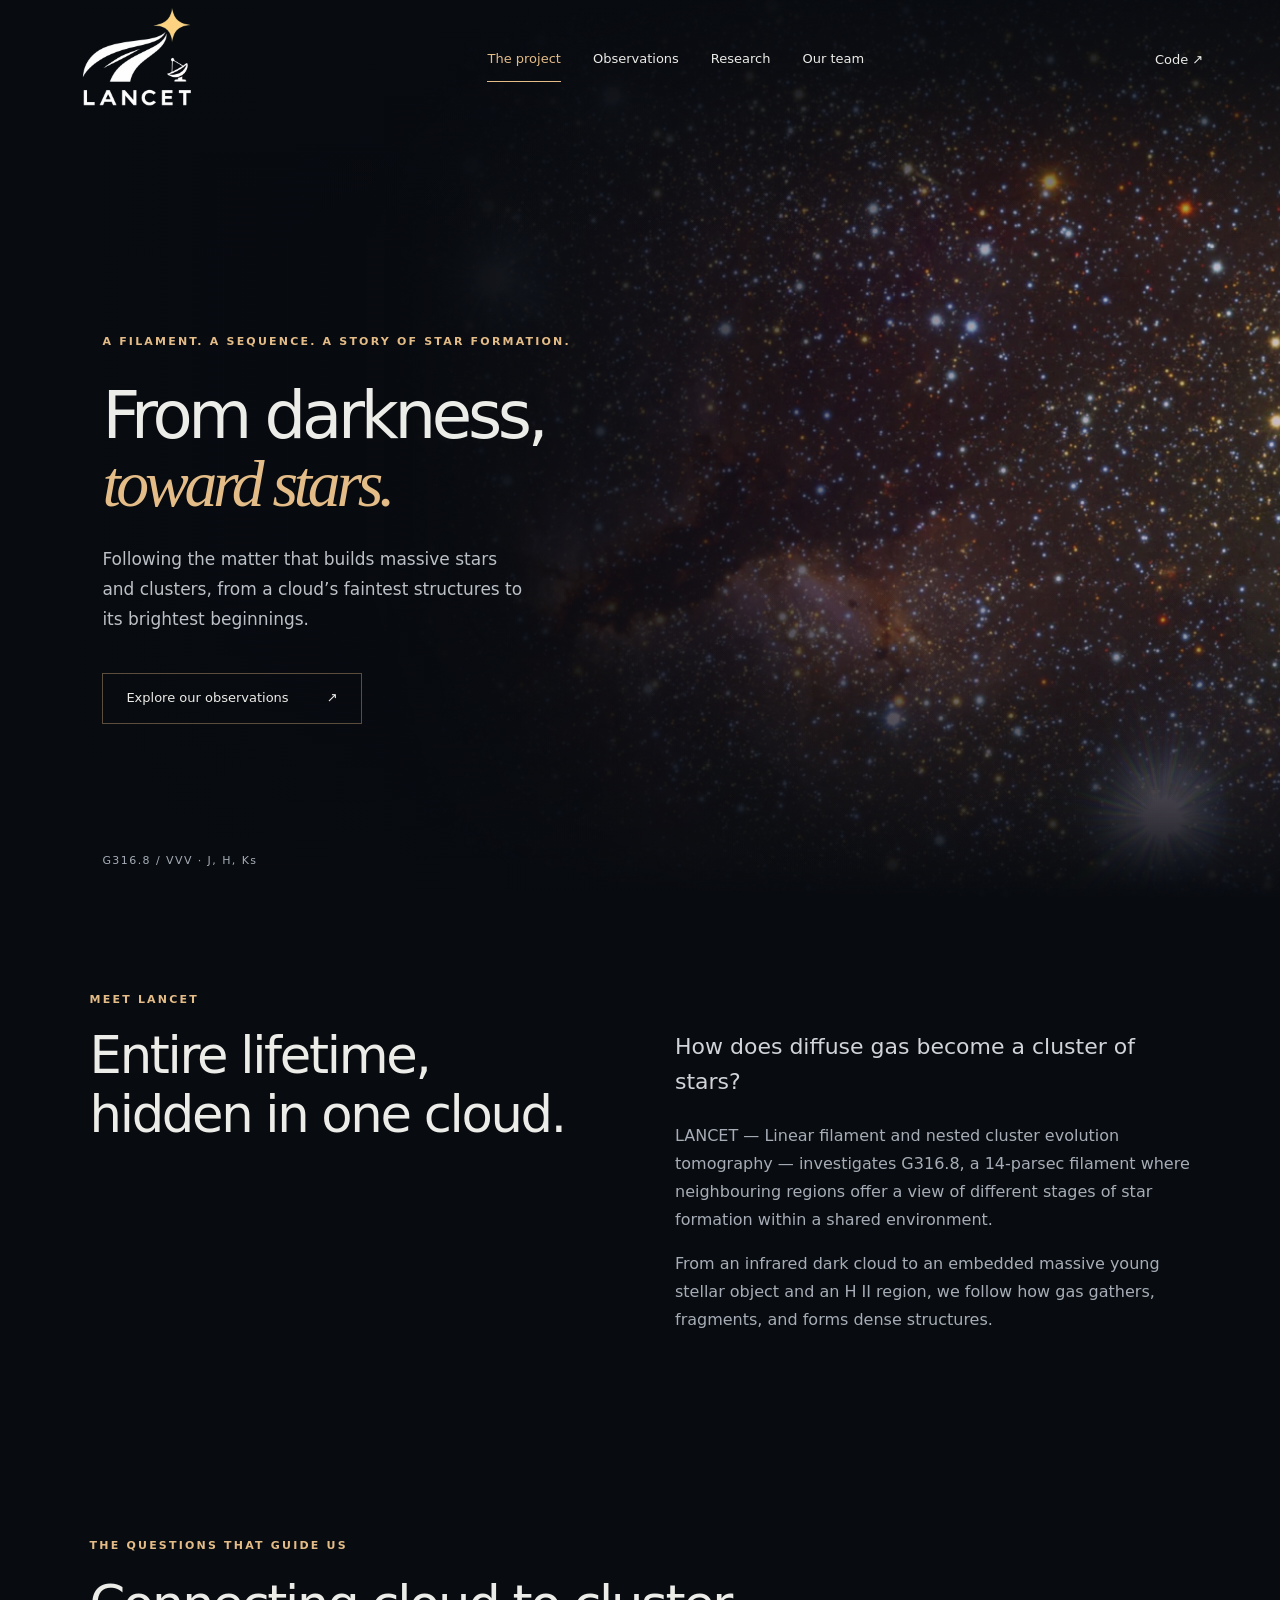
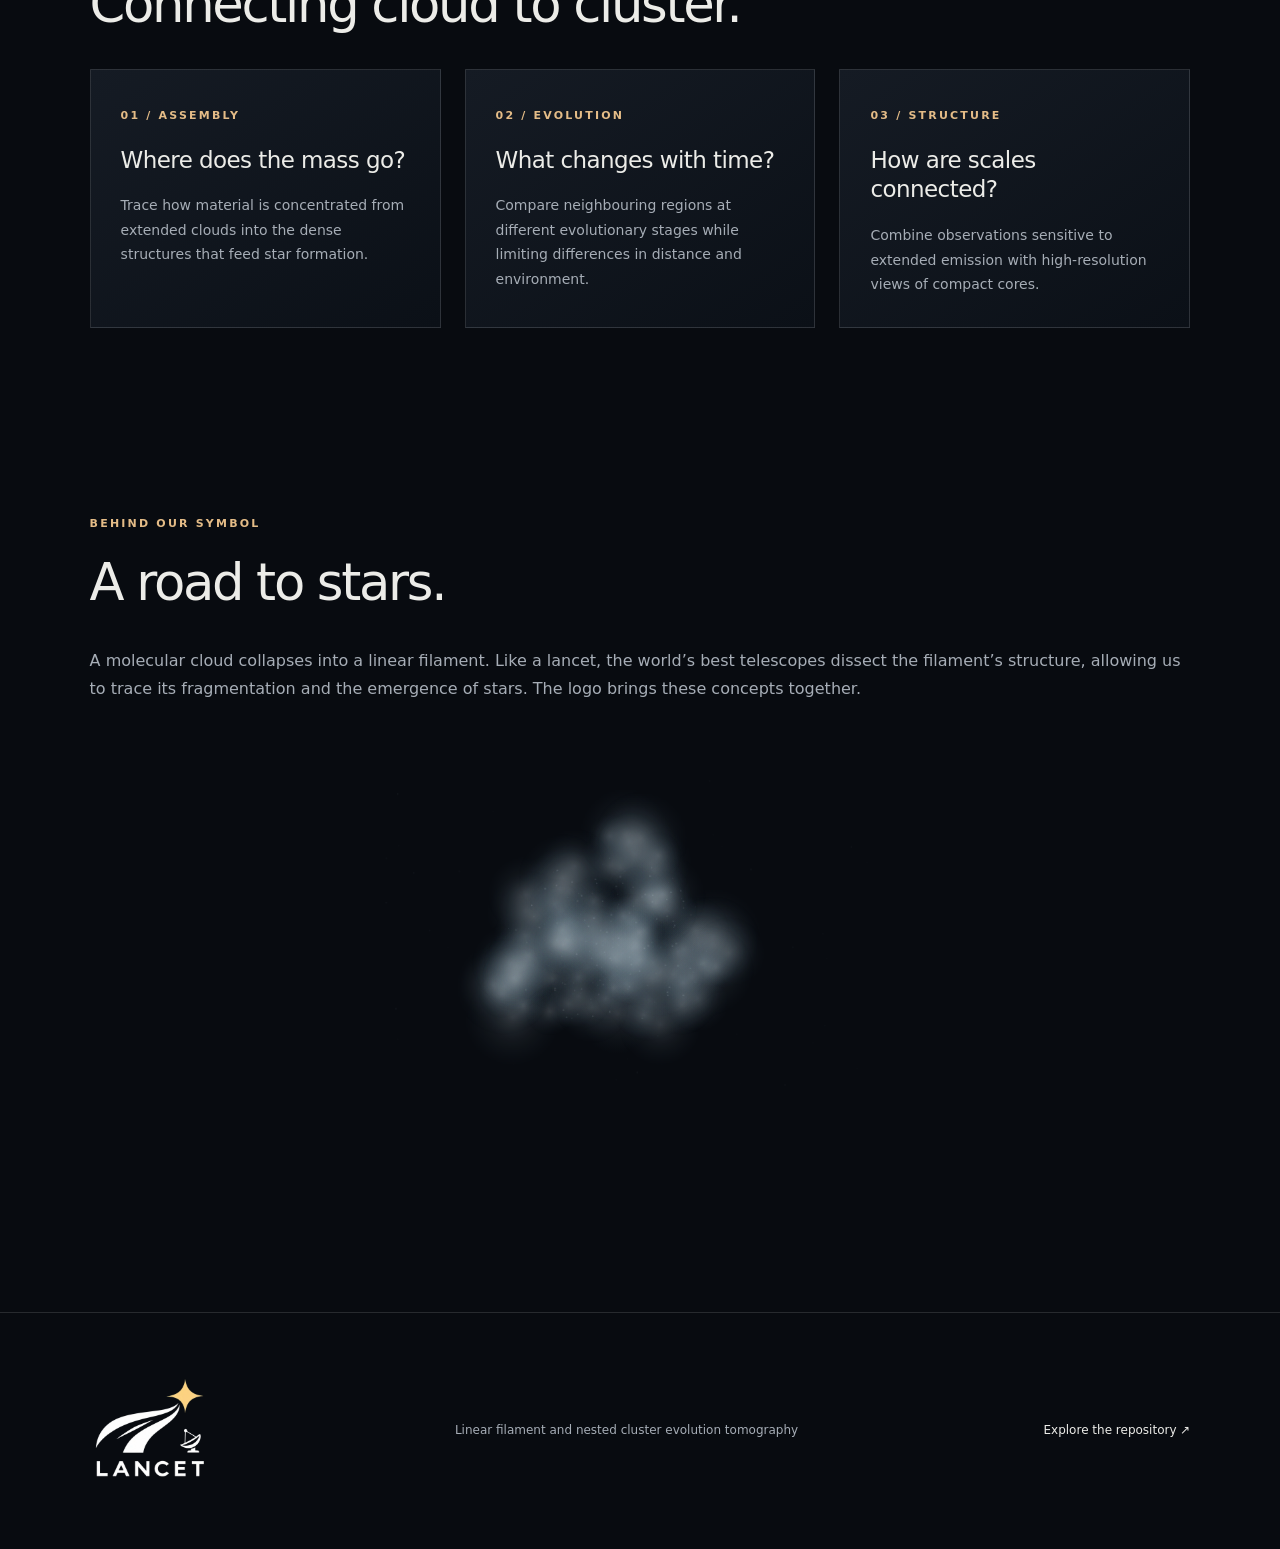
==== commit e93d8fea: "Retime logo animation with gas flow and feedback pulse Gas streams along both split filament halves " ====
--- a/website/index.html
+++ b/website/index.html
@@ -1 +1 @@
-<!doctype html><html lang="en"><head><meta charset="utf-8"><meta name="viewport" content="width=device-width,initial-scale=1"><meta name="description" content="LANCET explores how gas assembles into stars and clusters in the G316.8 filament."><title>From darkness, toward stars · LANCET</title><link rel="stylesheet" href="style.css?v=phase1-20261112"><link rel="icon" href="assets/favicon.svg" type="image/svg+xml"><link rel="apple-touch-icon" href="assets/apple-touch-icon.png"><meta name="theme-color" content="#080b10"><link rel="canonical" href="https://xfengwei.github.io/LANCET/"><meta property="og:type" content="website"><meta property="og:site_name" content="LANCET"><meta property="og:title" content="From darkness, toward stars · LANCET"><meta property="og:description" content="LANCET explores how gas assembles into stars and clusters in the G316.8 filament."><meta property="og:url" content="https://xfengwei.github.io/LANCET/"><meta property="og:image" content="https://xfengwei.github.io/LANCET/assets/og-image.jpg"><meta property="og:image:width" content="1200"><meta property="og:image:height" content="630"><meta property="og:image:alt" content="The LANCET logo over a near-infrared view of the G316.8 filament"><meta name="twitter:card" content="summary_large_image"></head><body class="home-page"><a class="skip" href="#main">Skip to content</a><header><a class="brand logo-brand" href="index.html" aria-label="LANCET home"><img src="assets/lancet-logo-web.webp?v=alpha-1" alt="LANCET" width="600" height="400"></a><nav aria-label="Main navigation"><a aria-current='page' href='index.html'>The project</a><a  href='observations.html'>Observations</a><a  href='research.html'>Research</a><a  href='team.html'>Our team</a></nav><a class="code" href="https://github.com/XFengwei/LANCET" target="_blank" rel="noopener noreferrer">Code ↗</a></header><main id="main"><section class="hero"><div class="hero-window" aria-hidden="true"><div class="hero-sky"><img fetchpriority="high" src="assets/hero-nir.webp" alt="" class="sky-frame" style="opacity:1"><img src="assets/hero-mir.webp" alt="" class="sky-frame" style="opacity:0"><img src="assets/hero-fir.webp" alt="" class="sky-frame" style="opacity:0"><img src="assets/hero-radio.webp" alt="" class="sky-frame" style="opacity:0"></div></div><div class="hero-copy"><span class="eyebrow">A filament. A sequence. A story of star formation.</span><h1>From darkness,<br><em>toward stars.</em></h1><p>Following the matter that builds massive stars and clusters, from a cloud’s faintest structures to its brightest beginnings.</p><a class="button" href="observations.html">Explore our observations <span>↗</span></a></div><div class="hero-caption"><span id="wavelength-label">G316.8 / VVV · J, H, Ks</span></div></section><section class="intro"><span class="eyebrow">Meet LANCET</span><h2>Entire lifetime,<br>hidden in one cloud.</h2><div><p class="lead">How does diffuse gas become a cluster of stars?</p><p>LANCET — Linear filament and nested cluster evolution tomography — investigates G316.8, a 14-parsec filament where neighbouring regions offer a view of different stages of star formation within a shared environment.</p><p>From an infrared dark cloud to an embedded massive young stellar object and an H II region, we follow how gas gathers, fragments, and forms dense structures.</p></div></section><section><span class="eyebrow">The questions that guide us</span><h2>Connecting cloud to cluster.</h2><div class="cards"><article><span class="eyebrow">01 / ASSEMBLY</span><h3>Where does the mass go?</h3><p>Trace how material is concentrated from extended clouds into the dense structures that feed star formation.</p></article><article><span class="eyebrow">02 / EVOLUTION</span><h3>What changes with time?</h3><p>Compare neighbouring regions at different evolutionary stages while limiting differences in distance and environment.</p></article><article><span class="eyebrow">03 / STRUCTURE</span><h3>How are scales connected?</h3><p>Combine observations sensitive to extended emission with high-resolution views of compact cores.</p></article></div></section><section class="logo-story" aria-labelledby="logo-story-title"><span class="eyebrow">Behind our symbol</span><h2 id="logo-story-title">A road to stars.</h2><p>A molecular cloud collapses into a linear filament. Like a lancet, the world’s best telescopes dissect the filament’s structure, allowing us to trace its fragmentation and the emergence of stars. The logo brings these concepts together.</p><iframe data-src="logo-animation.html?embed=1" title="The story of the LANCET logo — 12-second animation, replaying after a five-second hold"></iframe></section></main><footer><a class="brand logo-brand" href="index.html" aria-label="LANCET home"><img src="assets/lancet-logo-web.webp?v=alpha-1" alt="LANCET" width="600" height="400"></a><p>Linear filament and nested cluster evolution tomography</p><a href="https://github.com/XFengwei/LANCET" target="_blank" rel="noopener noreferrer">Explore the repository ↗</a></footer><script src="hero.js?v=nopause" defer></script><script src="logo-section.js" defer></script></body></html>+<!doctype html><html lang="en"><head><meta charset="utf-8"><meta name="viewport" content="width=device-width,initial-scale=1"><meta name="description" content="LANCET explores how gas assembles into stars and clusters in the G316.8 filament."><title>From darkness, toward stars · LANCET</title><link rel="stylesheet" href="style.css?v=phase1-20261112"><link rel="icon" href="assets/favicon.svg" type="image/svg+xml"><link rel="apple-touch-icon" href="assets/apple-touch-icon.png"><meta name="theme-color" content="#080b10"><link rel="canonical" href="https://xfengwei.github.io/LANCET/"><meta property="og:type" content="website"><meta property="og:site_name" content="LANCET"><meta property="og:title" content="From darkness, toward stars · LANCET"><meta property="og:description" content="LANCET explores how gas assembles into stars and clusters in the G316.8 filament."><meta property="og:url" content="https://xfengwei.github.io/LANCET/"><meta property="og:image" content="https://xfengwei.github.io/LANCET/assets/og-image.jpg"><meta property="og:image:width" content="1200"><meta property="og:image:height" content="630"><meta property="og:image:alt" content="The LANCET logo over a near-infrared view of the G316.8 filament"><meta name="twitter:card" content="summary_large_image"></head><body class="home-page"><a class="skip" href="#main">Skip to content</a><header><a class="brand logo-brand" href="index.html" aria-label="LANCET home"><img src="assets/lancet-logo-web.webp?v=alpha-1" alt="LANCET" width="600" height="400"></a><nav aria-label="Main navigation"><a aria-current='page' href='index.html'>The project</a><a  href='observations.html'>Observations</a><a  href='research.html'>Research</a><a  href='team.html'>Our team</a></nav><a class="code" href="https://github.com/XFengwei/LANCET" target="_blank" rel="noopener noreferrer">Code ↗</a></header><main id="main"><section class="hero"><div class="hero-window" aria-hidden="true"><div class="hero-sky"><img fetchpriority="high" src="assets/hero-nir.webp" alt="" class="sky-frame" style="opacity:1"><img src="assets/hero-mir.webp" alt="" class="sky-frame" style="opacity:0"><img src="assets/hero-fir.webp" alt="" class="sky-frame" style="opacity:0"><img src="assets/hero-radio.webp" alt="" class="sky-frame" style="opacity:0"></div></div><div class="hero-copy"><span class="eyebrow">A filament. A sequence. A story of star formation.</span><h1>From darkness,<br><em>toward stars.</em></h1><p>Following the matter that builds massive stars and clusters, from a cloud’s faintest structures to its brightest beginnings.</p><a class="button" href="observations.html">Explore our observations <span>↗</span></a></div><div class="hero-caption"><span id="wavelength-label">G316.8 / VVV · J, H, Ks</span></div></section><section class="intro"><span class="eyebrow">Meet LANCET</span><h2>Entire lifetime,<br>hidden in one cloud.</h2><div><p class="lead">How does diffuse gas become a cluster of stars?</p><p>LANCET — Linear filament and nested cluster evolution tomography — investigates G316.8, a 14-parsec filament where neighbouring regions offer a view of different stages of star formation within a shared environment.</p><p>From an infrared dark cloud to an embedded massive young stellar object and an H II region, we follow how gas gathers, fragments, and forms dense structures.</p></div></section><section><span class="eyebrow">The questions that guide us</span><h2>Connecting cloud to cluster.</h2><div class="cards"><article><span class="eyebrow">01 / ASSEMBLY</span><h3>Where does the mass go?</h3><p>Trace how material is concentrated from extended clouds into the dense structures that feed star formation.</p></article><article><span class="eyebrow">02 / EVOLUTION</span><h3>What changes with time?</h3><p>Compare neighbouring regions at different evolutionary stages while limiting differences in distance and environment.</p></article><article><span class="eyebrow">03 / STRUCTURE</span><h3>How are scales connected?</h3><p>Combine observations sensitive to extended emission with high-resolution views of compact cores.</p></article></div></section><section class="logo-story" aria-labelledby="logo-story-title"><span class="eyebrow">Behind our symbol</span><h2 id="logo-story-title">A road to stars.</h2><p>A molecular cloud collapses into a linear filament. Like a lancet, the world’s best telescopes dissect the filament’s structure, allowing us to trace its fragmentation and the emergence of stars. The logo brings these concepts together.</p><iframe data-src="logo-animation.html?embed=1&amp;v=2" title="The story of the LANCET logo — 12-second animation, replaying after a five-second hold"></iframe></section></main><footer><a class="brand logo-brand" href="index.html" aria-label="LANCET home"><img src="assets/lancet-logo-web.webp?v=alpha-1" alt="LANCET" width="600" height="400"></a><p>Linear filament and nested cluster evolution tomography</p><a href="https://github.com/XFengwei/LANCET" target="_blank" rel="noopener noreferrer">Explore the repository ↗</a></footer><script src="hero.js?v=nopause" defer></script><script src="logo-section.js" defer></script></body></html>
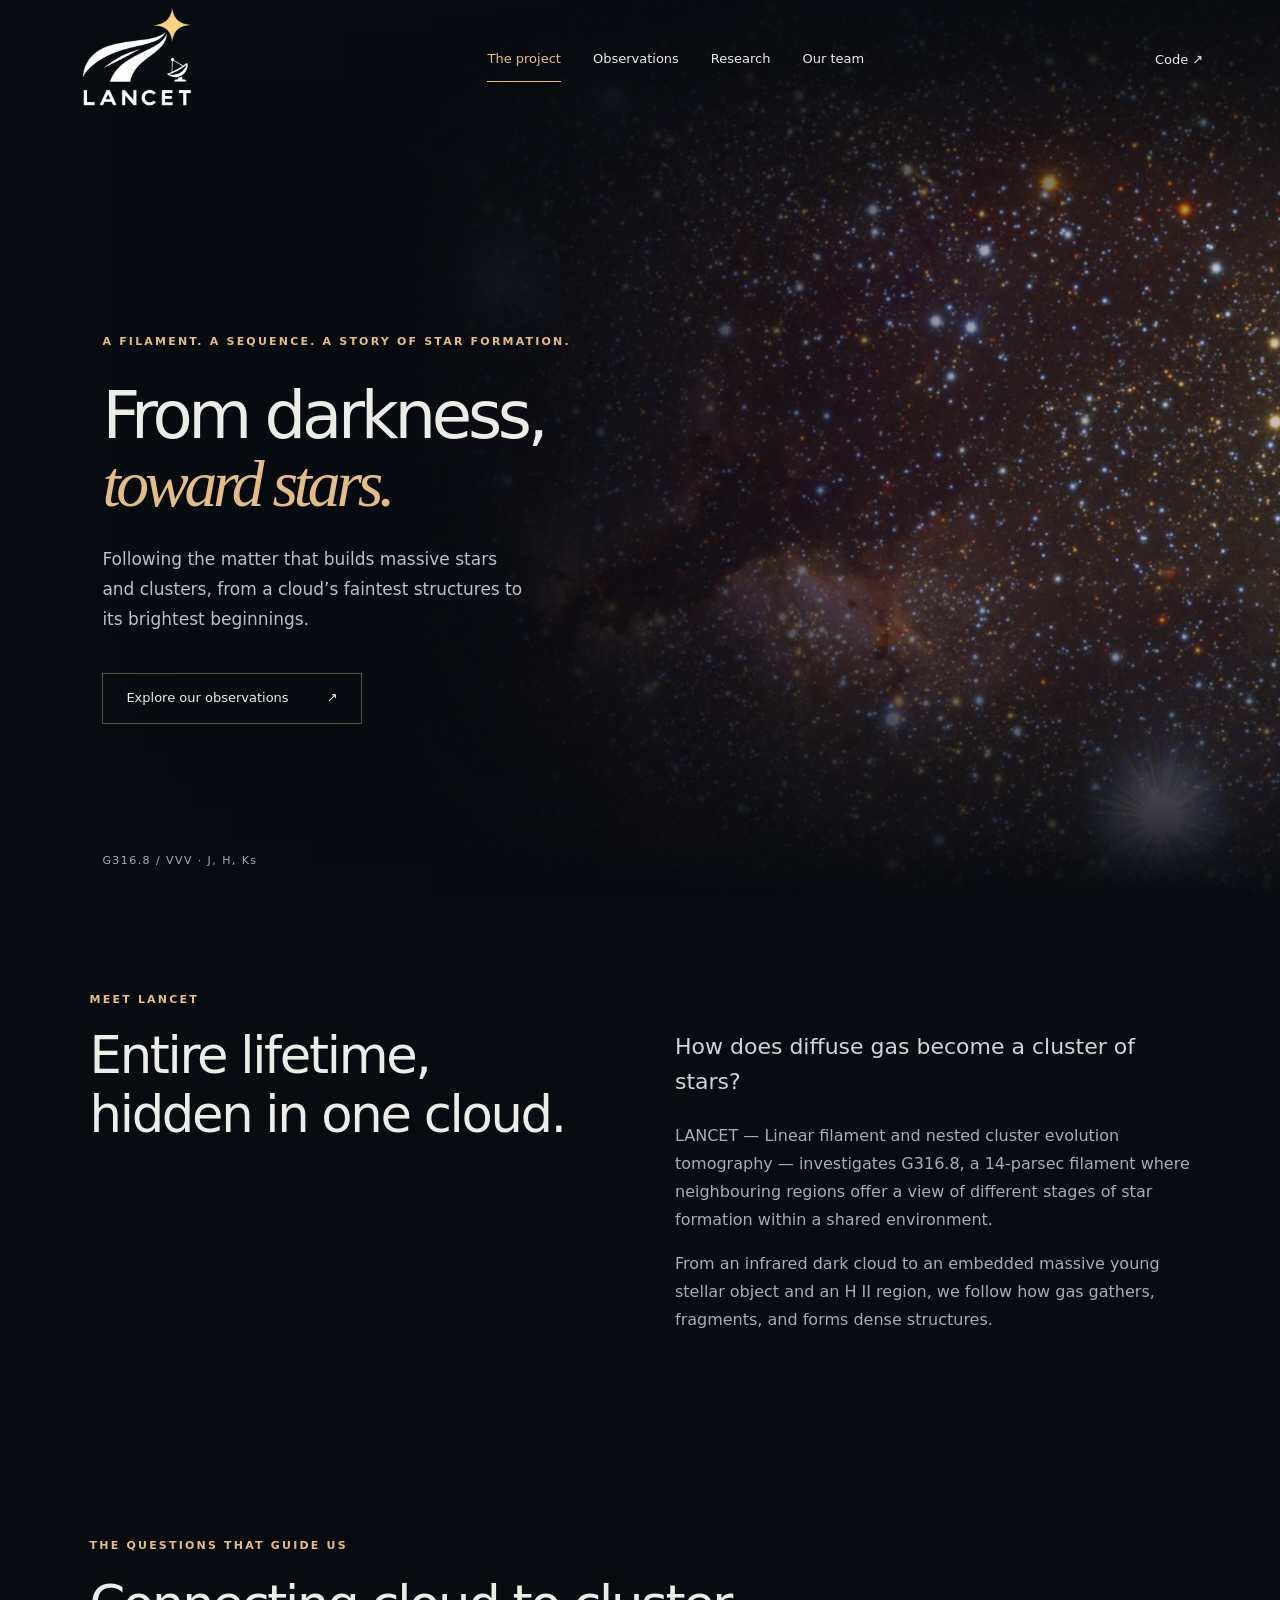
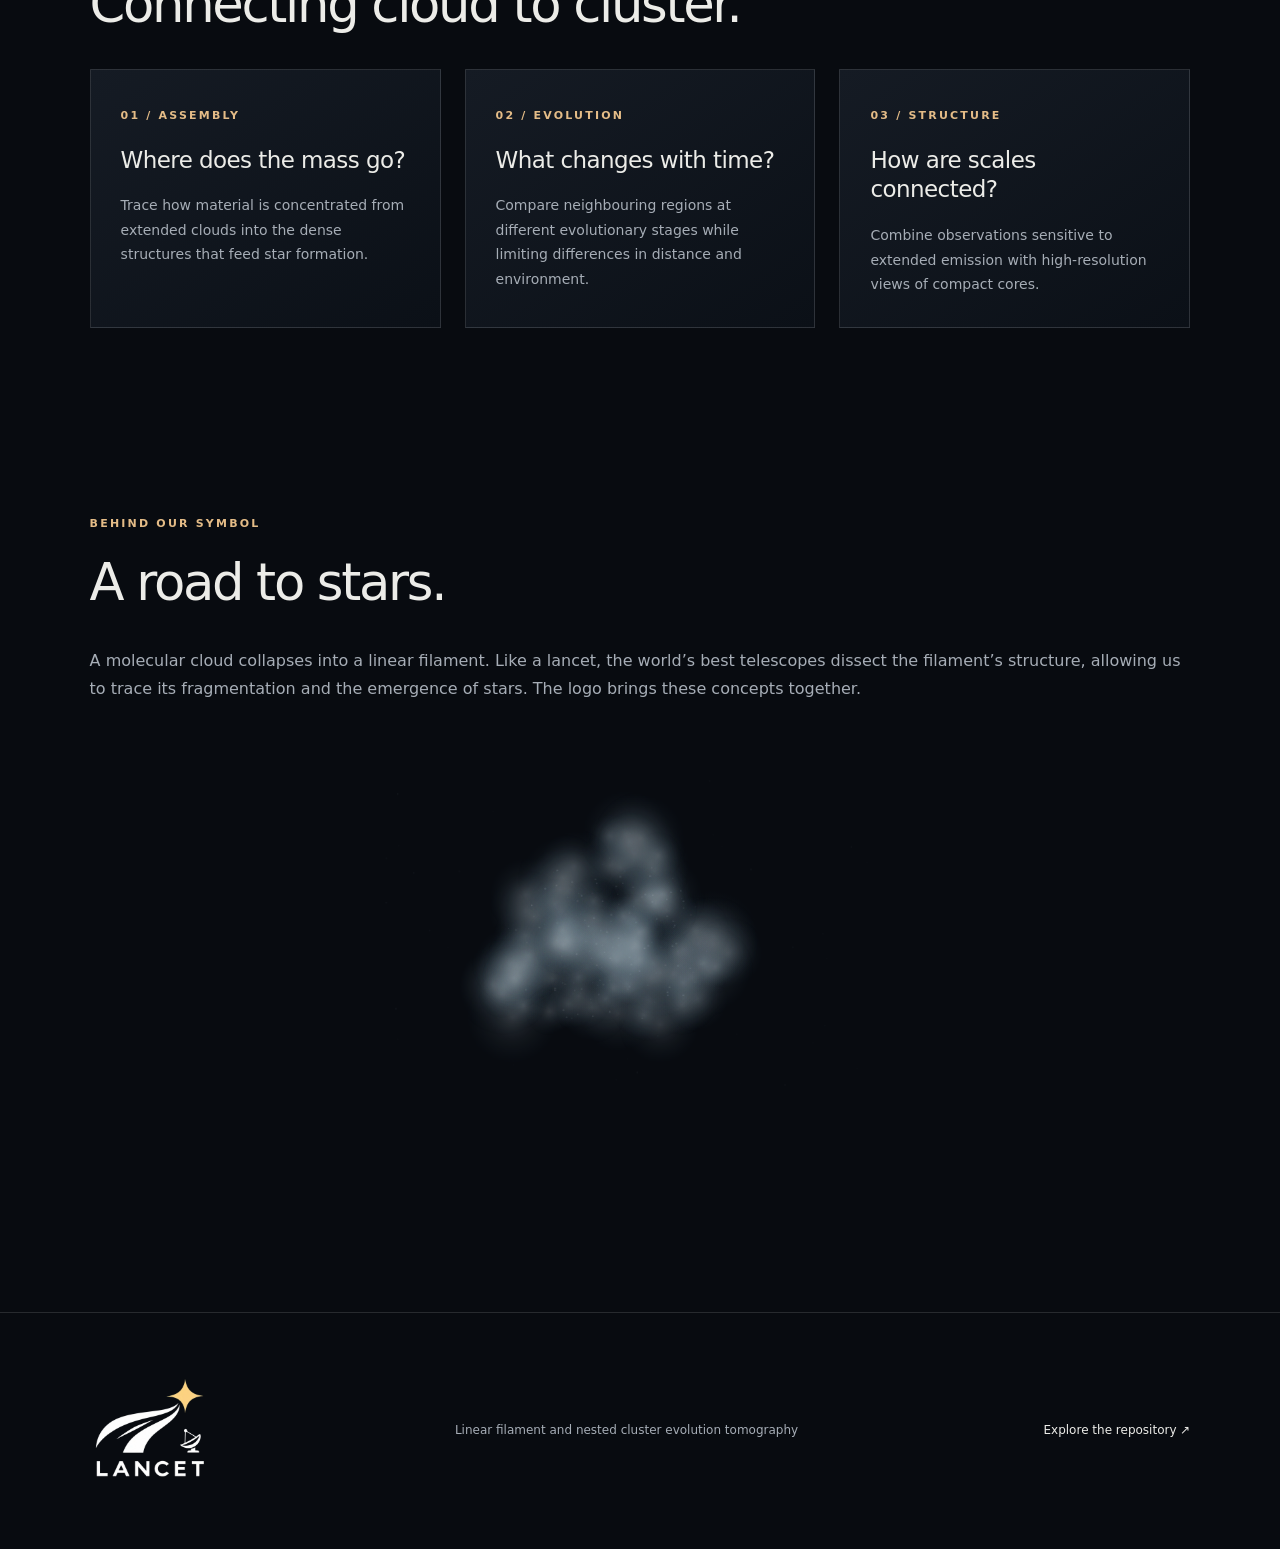
==== commit 610ebd54: "Hold the final logo still for 5 s, then loop The finished logo now stays still for five seconds with" ====
--- a/website/index.html
+++ b/website/index.html
@@ -1 +1 @@
-<!doctype html><html lang="en"><head><meta charset="utf-8"><meta name="viewport" content="width=device-width,initial-scale=1"><meta name="description" content="LANCET explores how gas assembles into stars and clusters in the G316.8 filament."><title>From darkness, toward stars · LANCET</title><link rel="stylesheet" href="style.css?v=phase1-20261112"><link rel="icon" href="assets/favicon.svg" type="image/svg+xml"><link rel="apple-touch-icon" href="assets/apple-touch-icon.png"><meta name="theme-color" content="#080b10"><link rel="canonical" href="https://xfengwei.github.io/LANCET/"><meta property="og:type" content="website"><meta property="og:site_name" content="LANCET"><meta property="og:title" content="From darkness, toward stars · LANCET"><meta property="og:description" content="LANCET explores how gas assembles into stars and clusters in the G316.8 filament."><meta property="og:url" content="https://xfengwei.github.io/LANCET/"><meta property="og:image" content="https://xfengwei.github.io/LANCET/assets/og-image.jpg"><meta property="og:image:width" content="1200"><meta property="og:image:height" content="630"><meta property="og:image:alt" content="The LANCET logo over a near-infrared view of the G316.8 filament"><meta name="twitter:card" content="summary_large_image"></head><body class="home-page"><a class="skip" href="#main">Skip to content</a><header><a class="brand logo-brand" href="index.html" aria-label="LANCET home"><img src="assets/lancet-logo-web.webp?v=alpha-1" alt="LANCET" width="600" height="400"></a><nav aria-label="Main navigation"><a aria-current='page' href='index.html'>The project</a><a  href='observations.html'>Observations</a><a  href='research.html'>Research</a><a  href='team.html'>Our team</a></nav><a class="code" href="https://github.com/XFengwei/LANCET" target="_blank" rel="noopener noreferrer">Code ↗</a></header><main id="main"><section class="hero"><div class="hero-window" aria-hidden="true"><div class="hero-sky"><img fetchpriority="high" src="assets/hero-nir.webp" alt="" class="sky-frame" style="opacity:1"><img src="assets/hero-mir.webp" alt="" class="sky-frame" style="opacity:0"><img src="assets/hero-fir.webp" alt="" class="sky-frame" style="opacity:0"><img src="assets/hero-radio.webp" alt="" class="sky-frame" style="opacity:0"></div></div><div class="hero-copy"><span class="eyebrow">A filament. A sequence. A story of star formation.</span><h1>From darkness,<br><em>toward stars.</em></h1><p>Following the matter that builds massive stars and clusters, from a cloud’s faintest structures to its brightest beginnings.</p><a class="button" href="observations.html">Explore our observations <span>↗</span></a></div><div class="hero-caption"><span id="wavelength-label">G316.8 / VVV · J, H, Ks</span></div></section><section class="intro"><span class="eyebrow">Meet LANCET</span><h2>Entire lifetime,<br>hidden in one cloud.</h2><div><p class="lead">How does diffuse gas become a cluster of stars?</p><p>LANCET — Linear filament and nested cluster evolution tomography — investigates G316.8, a 14-parsec filament where neighbouring regions offer a view of different stages of star formation within a shared environment.</p><p>From an infrared dark cloud to an embedded massive young stellar object and an H II region, we follow how gas gathers, fragments, and forms dense structures.</p></div></section><section><span class="eyebrow">The questions that guide us</span><h2>Connecting cloud to cluster.</h2><div class="cards"><article><span class="eyebrow">01 / ASSEMBLY</span><h3>Where does the mass go?</h3><p>Trace how material is concentrated from extended clouds into the dense structures that feed star formation.</p></article><article><span class="eyebrow">02 / EVOLUTION</span><h3>What changes with time?</h3><p>Compare neighbouring regions at different evolutionary stages while limiting differences in distance and environment.</p></article><article><span class="eyebrow">03 / STRUCTURE</span><h3>How are scales connected?</h3><p>Combine observations sensitive to extended emission with high-resolution views of compact cores.</p></article></div></section><section class="logo-story" aria-labelledby="logo-story-title"><span class="eyebrow">Behind our symbol</span><h2 id="logo-story-title">A road to stars.</h2><p>A molecular cloud collapses into a linear filament. Like a lancet, the world’s best telescopes dissect the filament’s structure, allowing us to trace its fragmentation and the emergence of stars. The logo brings these concepts together.</p><iframe data-src="logo-animation.html?embed=1&amp;v=2" title="The story of the LANCET logo — 12-second animation, replaying after a five-second hold"></iframe></section></main><footer><a class="brand logo-brand" href="index.html" aria-label="LANCET home"><img src="assets/lancet-logo-web.webp?v=alpha-1" alt="LANCET" width="600" height="400"></a><p>Linear filament and nested cluster evolution tomography</p><a href="https://github.com/XFengwei/LANCET" target="_blank" rel="noopener noreferrer">Explore the repository ↗</a></footer><script src="hero.js?v=nopause" defer></script><script src="logo-section.js" defer></script></body></html>+<!doctype html><html lang="en"><head><meta charset="utf-8"><meta name="viewport" content="width=device-width,initial-scale=1"><meta name="description" content="LANCET explores how gas assembles into stars and clusters in the G316.8 filament."><title>From darkness, toward stars · LANCET</title><link rel="stylesheet" href="style.css?v=phase1-20261112"><link rel="icon" href="assets/favicon.svg" type="image/svg+xml"><link rel="apple-touch-icon" href="assets/apple-touch-icon.png"><meta name="theme-color" content="#080b10"><link rel="canonical" href="https://xfengwei.github.io/LANCET/"><meta property="og:type" content="website"><meta property="og:site_name" content="LANCET"><meta property="og:title" content="From darkness, toward stars · LANCET"><meta property="og:description" content="LANCET explores how gas assembles into stars and clusters in the G316.8 filament."><meta property="og:url" content="https://xfengwei.github.io/LANCET/"><meta property="og:image" content="https://xfengwei.github.io/LANCET/assets/og-image.jpg"><meta property="og:image:width" content="1200"><meta property="og:image:height" content="630"><meta property="og:image:alt" content="The LANCET logo over a near-infrared view of the G316.8 filament"><meta name="twitter:card" content="summary_large_image"></head><body class="home-page"><a class="skip" href="#main">Skip to content</a><header><a class="brand logo-brand" href="index.html" aria-label="LANCET home"><img src="assets/lancet-logo-web.webp?v=alpha-1" alt="LANCET" width="600" height="400"></a><nav aria-label="Main navigation"><a aria-current='page' href='index.html'>The project</a><a  href='observations.html'>Observations</a><a  href='research.html'>Research</a><a  href='team.html'>Our team</a></nav><a class="code" href="https://github.com/XFengwei/LANCET" target="_blank" rel="noopener noreferrer">Code ↗</a></header><main id="main"><section class="hero"><div class="hero-window" aria-hidden="true"><div class="hero-sky"><img fetchpriority="high" src="assets/hero-nir.webp" alt="" class="sky-frame" style="opacity:1"><img src="assets/hero-mir.webp" alt="" class="sky-frame" style="opacity:0"><img src="assets/hero-fir.webp" alt="" class="sky-frame" style="opacity:0"><img src="assets/hero-radio.webp" alt="" class="sky-frame" style="opacity:0"></div></div><div class="hero-copy"><span class="eyebrow">A filament. A sequence. A story of star formation.</span><h1>From darkness,<br><em>toward stars.</em></h1><p>Following the matter that builds massive stars and clusters, from a cloud’s faintest structures to its brightest beginnings.</p><a class="button" href="observations.html">Explore our observations <span>↗</span></a></div><div class="hero-caption"><span id="wavelength-label">G316.8 / VVV · J, H, Ks</span></div></section><section class="intro"><span class="eyebrow">Meet LANCET</span><h2>Entire lifetime,<br>hidden in one cloud.</h2><div><p class="lead">How does diffuse gas become a cluster of stars?</p><p>LANCET — Linear filament and nested cluster evolution tomography — investigates G316.8, a 14-parsec filament where neighbouring regions offer a view of different stages of star formation within a shared environment.</p><p>From an infrared dark cloud to an embedded massive young stellar object and an H II region, we follow how gas gathers, fragments, and forms dense structures.</p></div></section><section><span class="eyebrow">The questions that guide us</span><h2>Connecting cloud to cluster.</h2><div class="cards"><article><span class="eyebrow">01 / ASSEMBLY</span><h3>Where does the mass go?</h3><p>Trace how material is concentrated from extended clouds into the dense structures that feed star formation.</p></article><article><span class="eyebrow">02 / EVOLUTION</span><h3>What changes with time?</h3><p>Compare neighbouring regions at different evolutionary stages while limiting differences in distance and environment.</p></article><article><span class="eyebrow">03 / STRUCTURE</span><h3>How are scales connected?</h3><p>Combine observations sensitive to extended emission with high-resolution views of compact cores.</p></article></div></section><section class="logo-story" aria-labelledby="logo-story-title"><span class="eyebrow">Behind our symbol</span><h2 id="logo-story-title">A road to stars.</h2><p>A molecular cloud collapses into a linear filament. Like a lancet, the world’s best telescopes dissect the filament’s structure, allowing us to trace its fragmentation and the emergence of stars. The logo brings these concepts together.</p><iframe data-src="logo-animation.html?embed=1&amp;v=3" title="The story of the LANCET logo — 12-second animation, replaying after a five-second hold"></iframe></section></main><footer><a class="brand logo-brand" href="index.html" aria-label="LANCET home"><img src="assets/lancet-logo-web.webp?v=alpha-1" alt="LANCET" width="600" height="400"></a><p>Linear filament and nested cluster evolution tomography</p><a href="https://github.com/XFengwei/LANCET" target="_blank" rel="noopener noreferrer">Explore the repository ↗</a></footer><script src="hero.js?v=nopause" defer></script><script src="logo-section.js" defer></script></body></html>
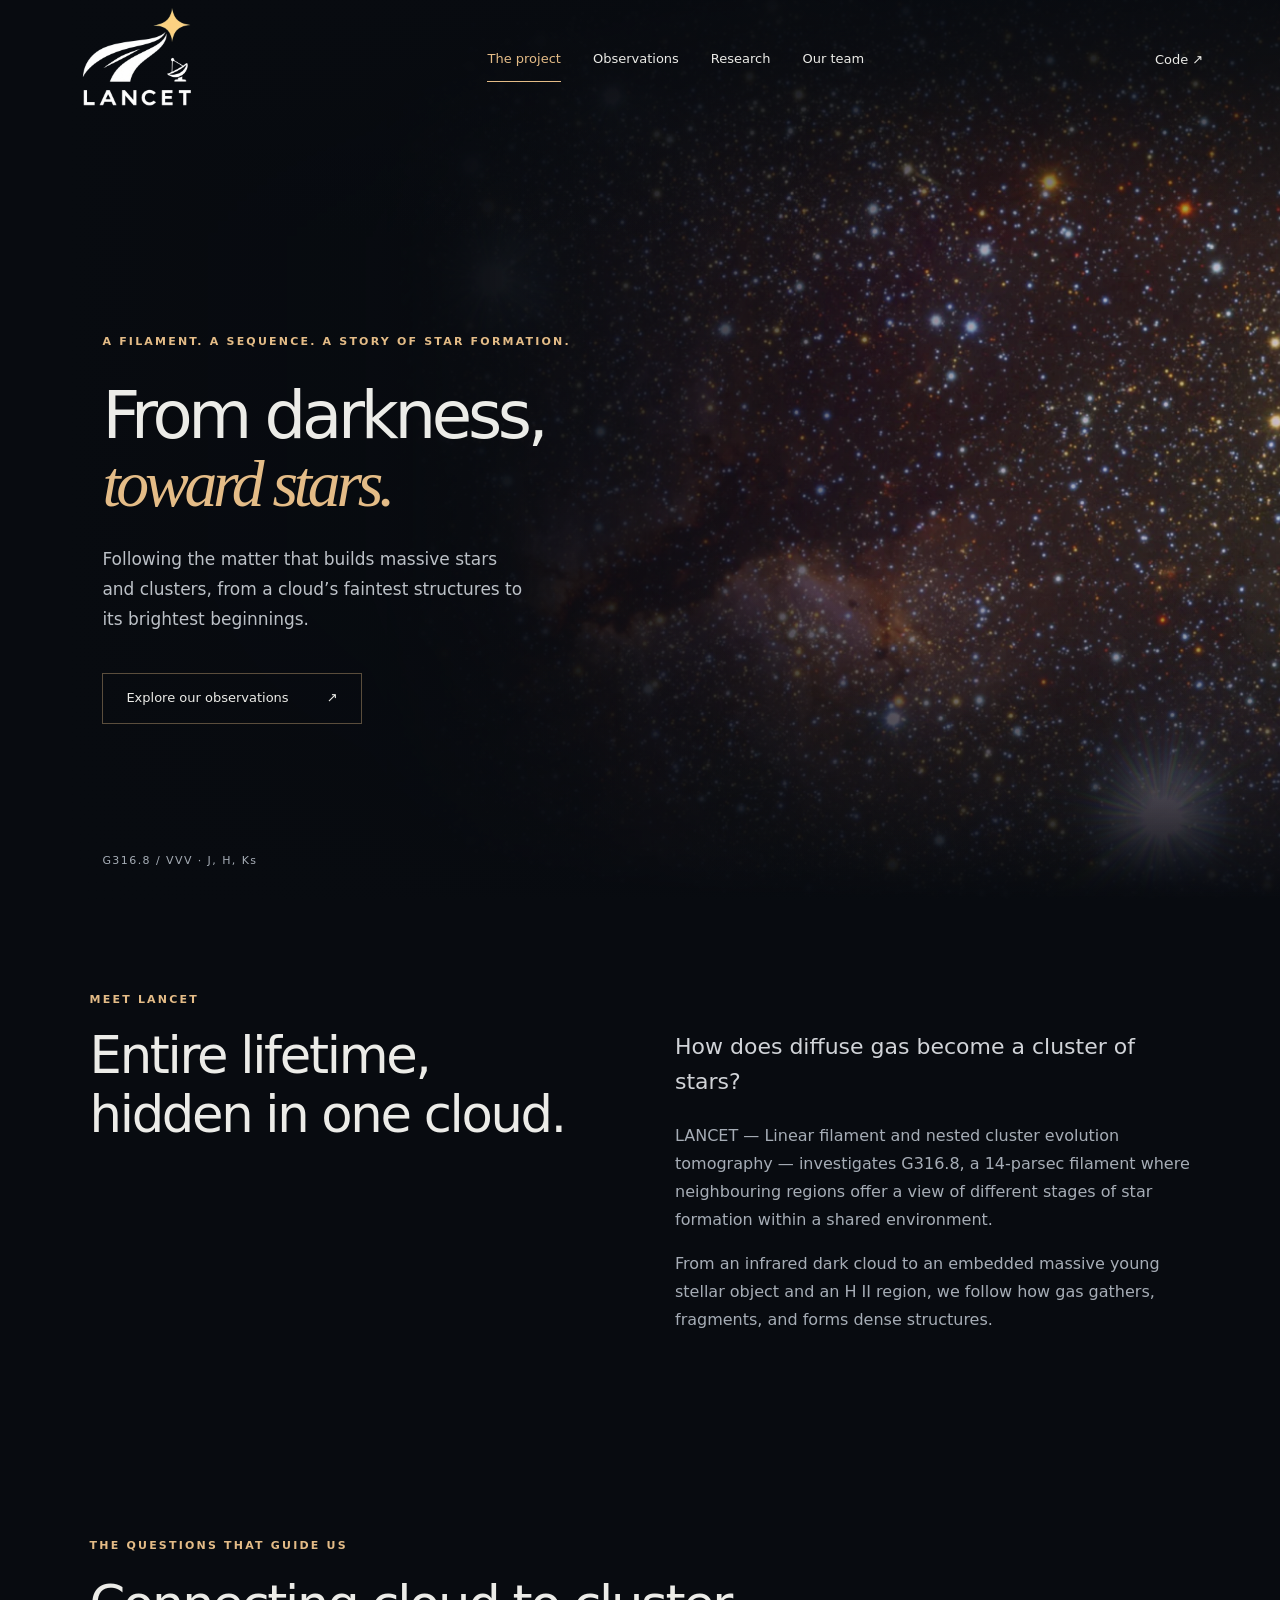
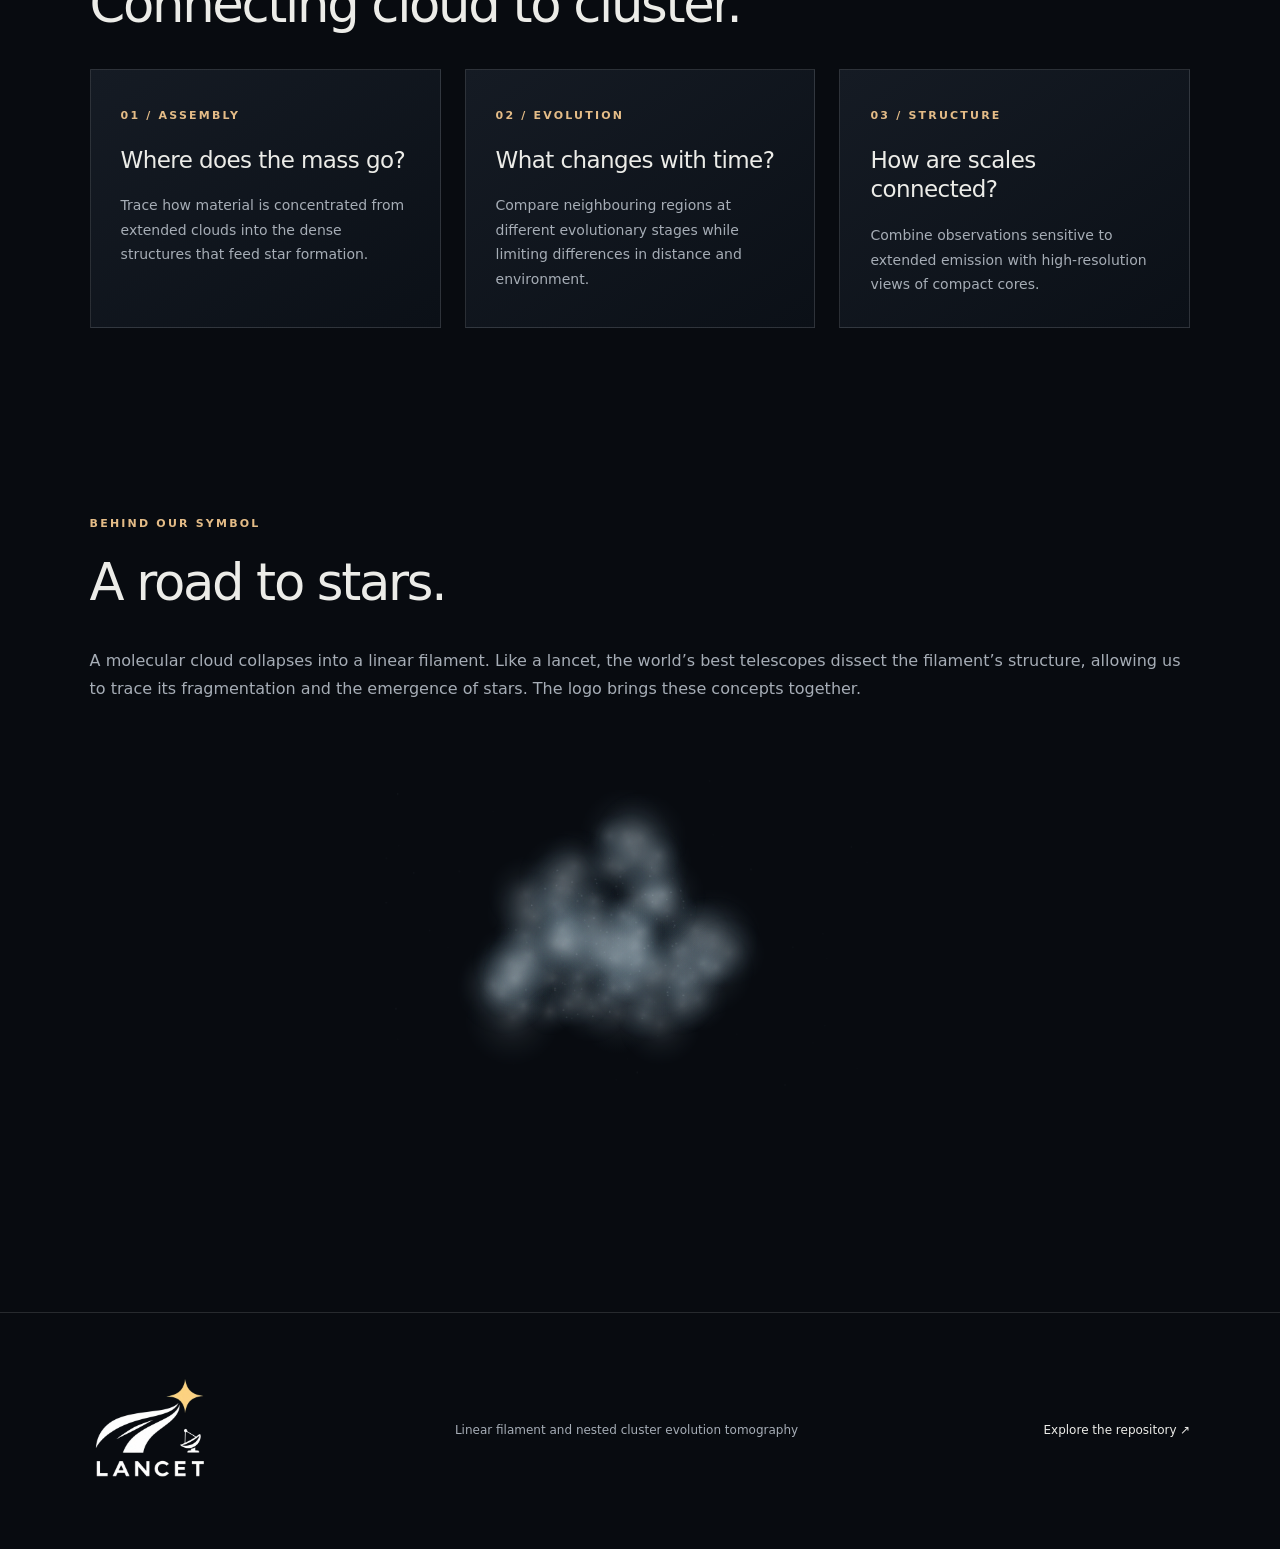
==== commit d71abe86: "Restore the two hold pulses before the still final pose After the animation ends, the logo pulses tw" ====
--- a/website/index.html
+++ b/website/index.html
@@ -1 +1 @@
-<!doctype html><html lang="en"><head><meta charset="utf-8"><meta name="viewport" content="width=device-width,initial-scale=1"><meta name="description" content="LANCET explores how gas assembles into stars and clusters in the G316.8 filament."><title>From darkness, toward stars · LANCET</title><link rel="stylesheet" href="style.css?v=phase1-20261112"><link rel="icon" href="assets/favicon.svg" type="image/svg+xml"><link rel="apple-touch-icon" href="assets/apple-touch-icon.png"><meta name="theme-color" content="#080b10"><link rel="canonical" href="https://xfengwei.github.io/LANCET/"><meta property="og:type" content="website"><meta property="og:site_name" content="LANCET"><meta property="og:title" content="From darkness, toward stars · LANCET"><meta property="og:description" content="LANCET explores how gas assembles into stars and clusters in the G316.8 filament."><meta property="og:url" content="https://xfengwei.github.io/LANCET/"><meta property="og:image" content="https://xfengwei.github.io/LANCET/assets/og-image.jpg"><meta property="og:image:width" content="1200"><meta property="og:image:height" content="630"><meta property="og:image:alt" content="The LANCET logo over a near-infrared view of the G316.8 filament"><meta name="twitter:card" content="summary_large_image"></head><body class="home-page"><a class="skip" href="#main">Skip to content</a><header><a class="brand logo-brand" href="index.html" aria-label="LANCET home"><img src="assets/lancet-logo-web.webp?v=alpha-1" alt="LANCET" width="600" height="400"></a><nav aria-label="Main navigation"><a aria-current='page' href='index.html'>The project</a><a  href='observations.html'>Observations</a><a  href='research.html'>Research</a><a  href='team.html'>Our team</a></nav><a class="code" href="https://github.com/XFengwei/LANCET" target="_blank" rel="noopener noreferrer">Code ↗</a></header><main id="main"><section class="hero"><div class="hero-window" aria-hidden="true"><div class="hero-sky"><img fetchpriority="high" src="assets/hero-nir.webp" alt="" class="sky-frame" style="opacity:1"><img src="assets/hero-mir.webp" alt="" class="sky-frame" style="opacity:0"><img src="assets/hero-fir.webp" alt="" class="sky-frame" style="opacity:0"><img src="assets/hero-radio.webp" alt="" class="sky-frame" style="opacity:0"></div></div><div class="hero-copy"><span class="eyebrow">A filament. A sequence. A story of star formation.</span><h1>From darkness,<br><em>toward stars.</em></h1><p>Following the matter that builds massive stars and clusters, from a cloud’s faintest structures to its brightest beginnings.</p><a class="button" href="observations.html">Explore our observations <span>↗</span></a></div><div class="hero-caption"><span id="wavelength-label">G316.8 / VVV · J, H, Ks</span></div></section><section class="intro"><span class="eyebrow">Meet LANCET</span><h2>Entire lifetime,<br>hidden in one cloud.</h2><div><p class="lead">How does diffuse gas become a cluster of stars?</p><p>LANCET — Linear filament and nested cluster evolution tomography — investigates G316.8, a 14-parsec filament where neighbouring regions offer a view of different stages of star formation within a shared environment.</p><p>From an infrared dark cloud to an embedded massive young stellar object and an H II region, we follow how gas gathers, fragments, and forms dense structures.</p></div></section><section><span class="eyebrow">The questions that guide us</span><h2>Connecting cloud to cluster.</h2><div class="cards"><article><span class="eyebrow">01 / ASSEMBLY</span><h3>Where does the mass go?</h3><p>Trace how material is concentrated from extended clouds into the dense structures that feed star formation.</p></article><article><span class="eyebrow">02 / EVOLUTION</span><h3>What changes with time?</h3><p>Compare neighbouring regions at different evolutionary stages while limiting differences in distance and environment.</p></article><article><span class="eyebrow">03 / STRUCTURE</span><h3>How are scales connected?</h3><p>Combine observations sensitive to extended emission with high-resolution views of compact cores.</p></article></div></section><section class="logo-story" aria-labelledby="logo-story-title"><span class="eyebrow">Behind our symbol</span><h2 id="logo-story-title">A road to stars.</h2><p>A molecular cloud collapses into a linear filament. Like a lancet, the world’s best telescopes dissect the filament’s structure, allowing us to trace its fragmentation and the emergence of stars. The logo brings these concepts together.</p><iframe data-src="logo-animation.html?embed=1&amp;v=3" title="The story of the LANCET logo — 12-second animation, replaying after a five-second hold"></iframe></section></main><footer><a class="brand logo-brand" href="index.html" aria-label="LANCET home"><img src="assets/lancet-logo-web.webp?v=alpha-1" alt="LANCET" width="600" height="400"></a><p>Linear filament and nested cluster evolution tomography</p><a href="https://github.com/XFengwei/LANCET" target="_blank" rel="noopener noreferrer">Explore the repository ↗</a></footer><script src="hero.js?v=nopause" defer></script><script src="logo-section.js" defer></script></body></html>+<!doctype html><html lang="en"><head><meta charset="utf-8"><meta name="viewport" content="width=device-width,initial-scale=1"><meta name="description" content="LANCET explores how gas assembles into stars and clusters in the G316.8 filament."><title>From darkness, toward stars · LANCET</title><link rel="stylesheet" href="style.css?v=phase1-20261112"><link rel="icon" href="assets/favicon.svg" type="image/svg+xml"><link rel="apple-touch-icon" href="assets/apple-touch-icon.png"><meta name="theme-color" content="#080b10"><link rel="canonical" href="https://xfengwei.github.io/LANCET/"><meta property="og:type" content="website"><meta property="og:site_name" content="LANCET"><meta property="og:title" content="From darkness, toward stars · LANCET"><meta property="og:description" content="LANCET explores how gas assembles into stars and clusters in the G316.8 filament."><meta property="og:url" content="https://xfengwei.github.io/LANCET/"><meta property="og:image" content="https://xfengwei.github.io/LANCET/assets/og-image.jpg"><meta property="og:image:width" content="1200"><meta property="og:image:height" content="630"><meta property="og:image:alt" content="The LANCET logo over a near-infrared view of the G316.8 filament"><meta name="twitter:card" content="summary_large_image"></head><body class="home-page"><a class="skip" href="#main">Skip to content</a><header><a class="brand logo-brand" href="index.html" aria-label="LANCET home"><img src="assets/lancet-logo-web.webp?v=alpha-1" alt="LANCET" width="600" height="400"></a><nav aria-label="Main navigation"><a aria-current='page' href='index.html'>The project</a><a  href='observations.html'>Observations</a><a  href='research.html'>Research</a><a  href='team.html'>Our team</a></nav><a class="code" href="https://github.com/XFengwei/LANCET" target="_blank" rel="noopener noreferrer">Code ↗</a></header><main id="main"><section class="hero"><div class="hero-window" aria-hidden="true"><div class="hero-sky"><img fetchpriority="high" src="assets/hero-nir.webp" alt="" class="sky-frame" style="opacity:1"><img src="assets/hero-mir.webp" alt="" class="sky-frame" style="opacity:0"><img src="assets/hero-fir.webp" alt="" class="sky-frame" style="opacity:0"><img src="assets/hero-radio.webp" alt="" class="sky-frame" style="opacity:0"></div></div><div class="hero-copy"><span class="eyebrow">A filament. A sequence. A story of star formation.</span><h1>From darkness,<br><em>toward stars.</em></h1><p>Following the matter that builds massive stars and clusters, from a cloud’s faintest structures to its brightest beginnings.</p><a class="button" href="observations.html">Explore our observations <span>↗</span></a></div><div class="hero-caption"><span id="wavelength-label">G316.8 / VVV · J, H, Ks</span></div></section><section class="intro"><span class="eyebrow">Meet LANCET</span><h2>Entire lifetime,<br>hidden in one cloud.</h2><div><p class="lead">How does diffuse gas become a cluster of stars?</p><p>LANCET — Linear filament and nested cluster evolution tomography — investigates G316.8, a 14-parsec filament where neighbouring regions offer a view of different stages of star formation within a shared environment.</p><p>From an infrared dark cloud to an embedded massive young stellar object and an H II region, we follow how gas gathers, fragments, and forms dense structures.</p></div></section><section><span class="eyebrow">The questions that guide us</span><h2>Connecting cloud to cluster.</h2><div class="cards"><article><span class="eyebrow">01 / ASSEMBLY</span><h3>Where does the mass go?</h3><p>Trace how material is concentrated from extended clouds into the dense structures that feed star formation.</p></article><article><span class="eyebrow">02 / EVOLUTION</span><h3>What changes with time?</h3><p>Compare neighbouring regions at different evolutionary stages while limiting differences in distance and environment.</p></article><article><span class="eyebrow">03 / STRUCTURE</span><h3>How are scales connected?</h3><p>Combine observations sensitive to extended emission with high-resolution views of compact cores.</p></article></div></section><section class="logo-story" aria-labelledby="logo-story-title"><span class="eyebrow">Behind our symbol</span><h2 id="logo-story-title">A road to stars.</h2><p>A molecular cloud collapses into a linear filament. Like a lancet, the world’s best telescopes dissect the filament’s structure, allowing us to trace its fragmentation and the emergence of stars. The logo brings these concepts together.</p><iframe data-src="logo-animation.html?embed=1&amp;v=4" title="The story of the LANCET logo — 12-second animation; the logo pulses twice and holds for five seconds before replaying"></iframe></section></main><footer><a class="brand logo-brand" href="index.html" aria-label="LANCET home"><img src="assets/lancet-logo-web.webp?v=alpha-1" alt="LANCET" width="600" height="400"></a><p>Linear filament and nested cluster evolution tomography</p><a href="https://github.com/XFengwei/LANCET" target="_blank" rel="noopener noreferrer">Explore the repository ↗</a></footer><script src="hero.js?v=nopause" defer></script><script src="logo-section.js" defer></script></body></html>
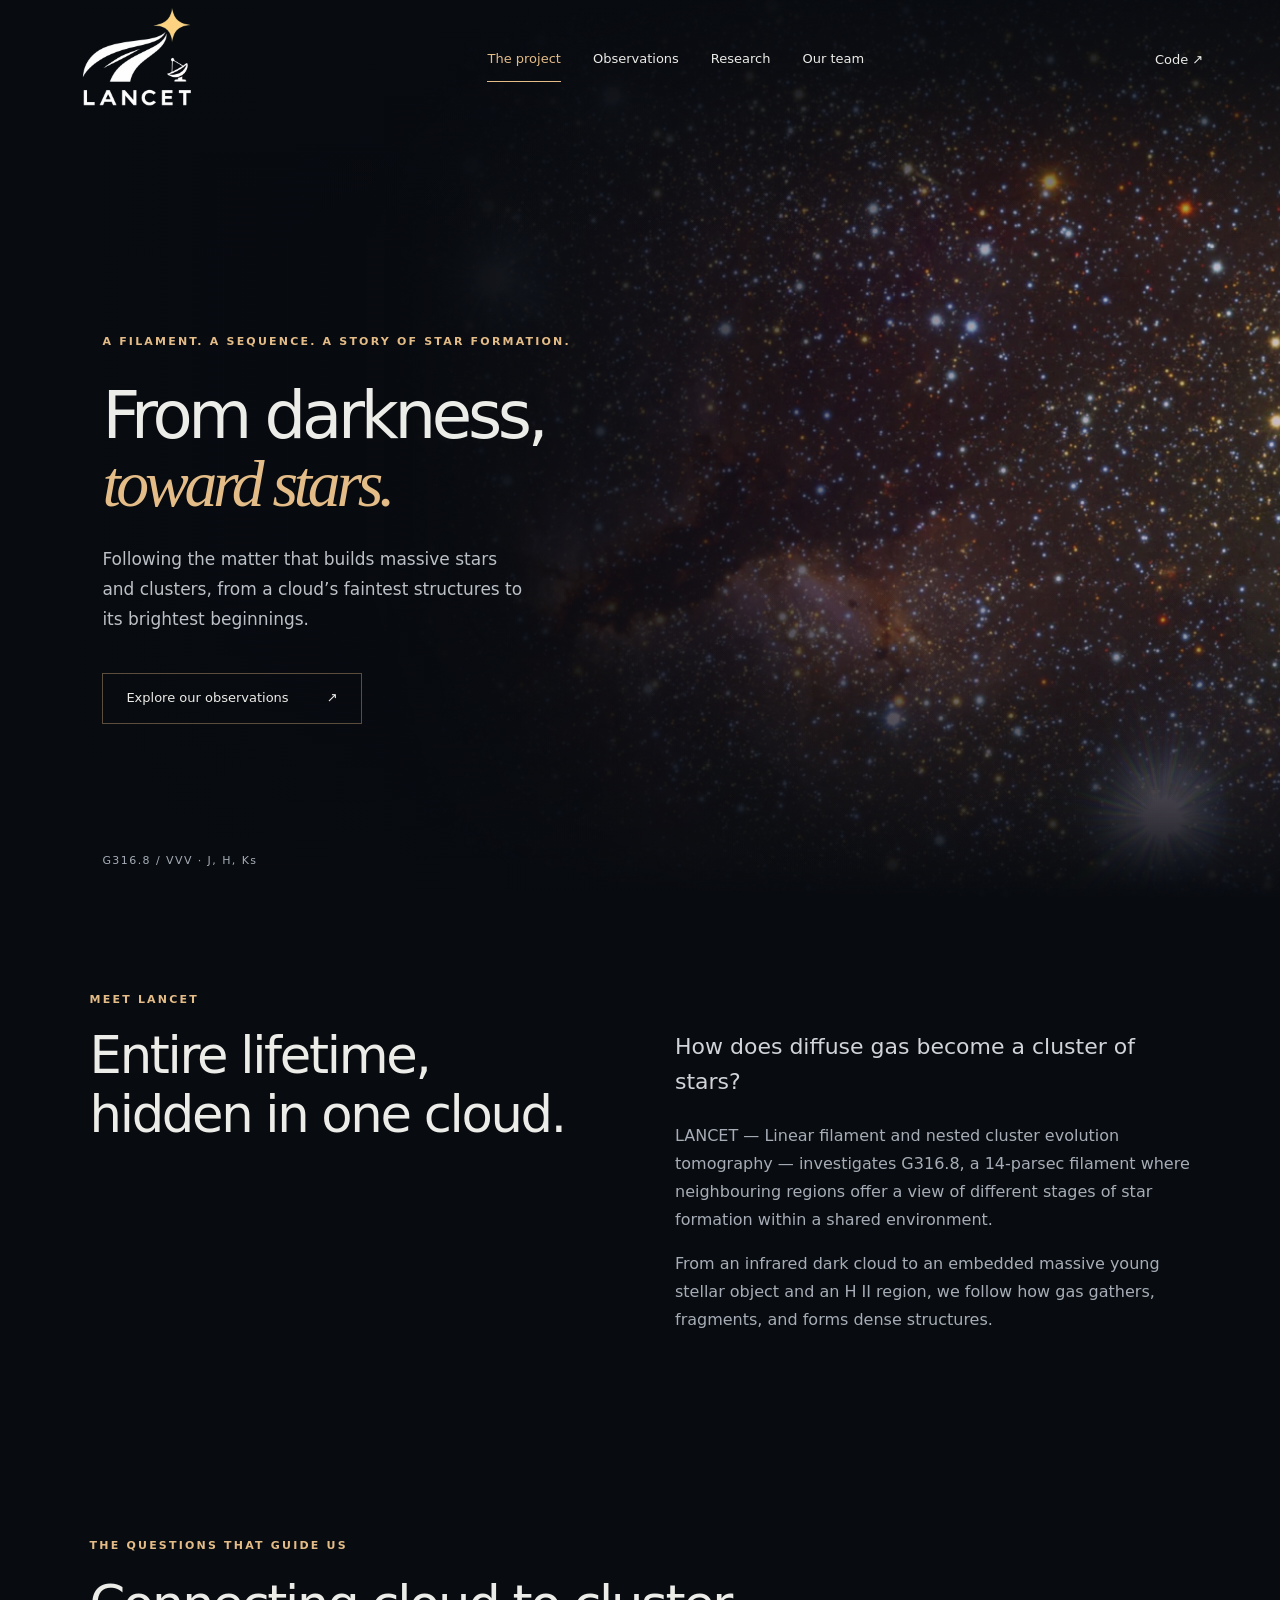
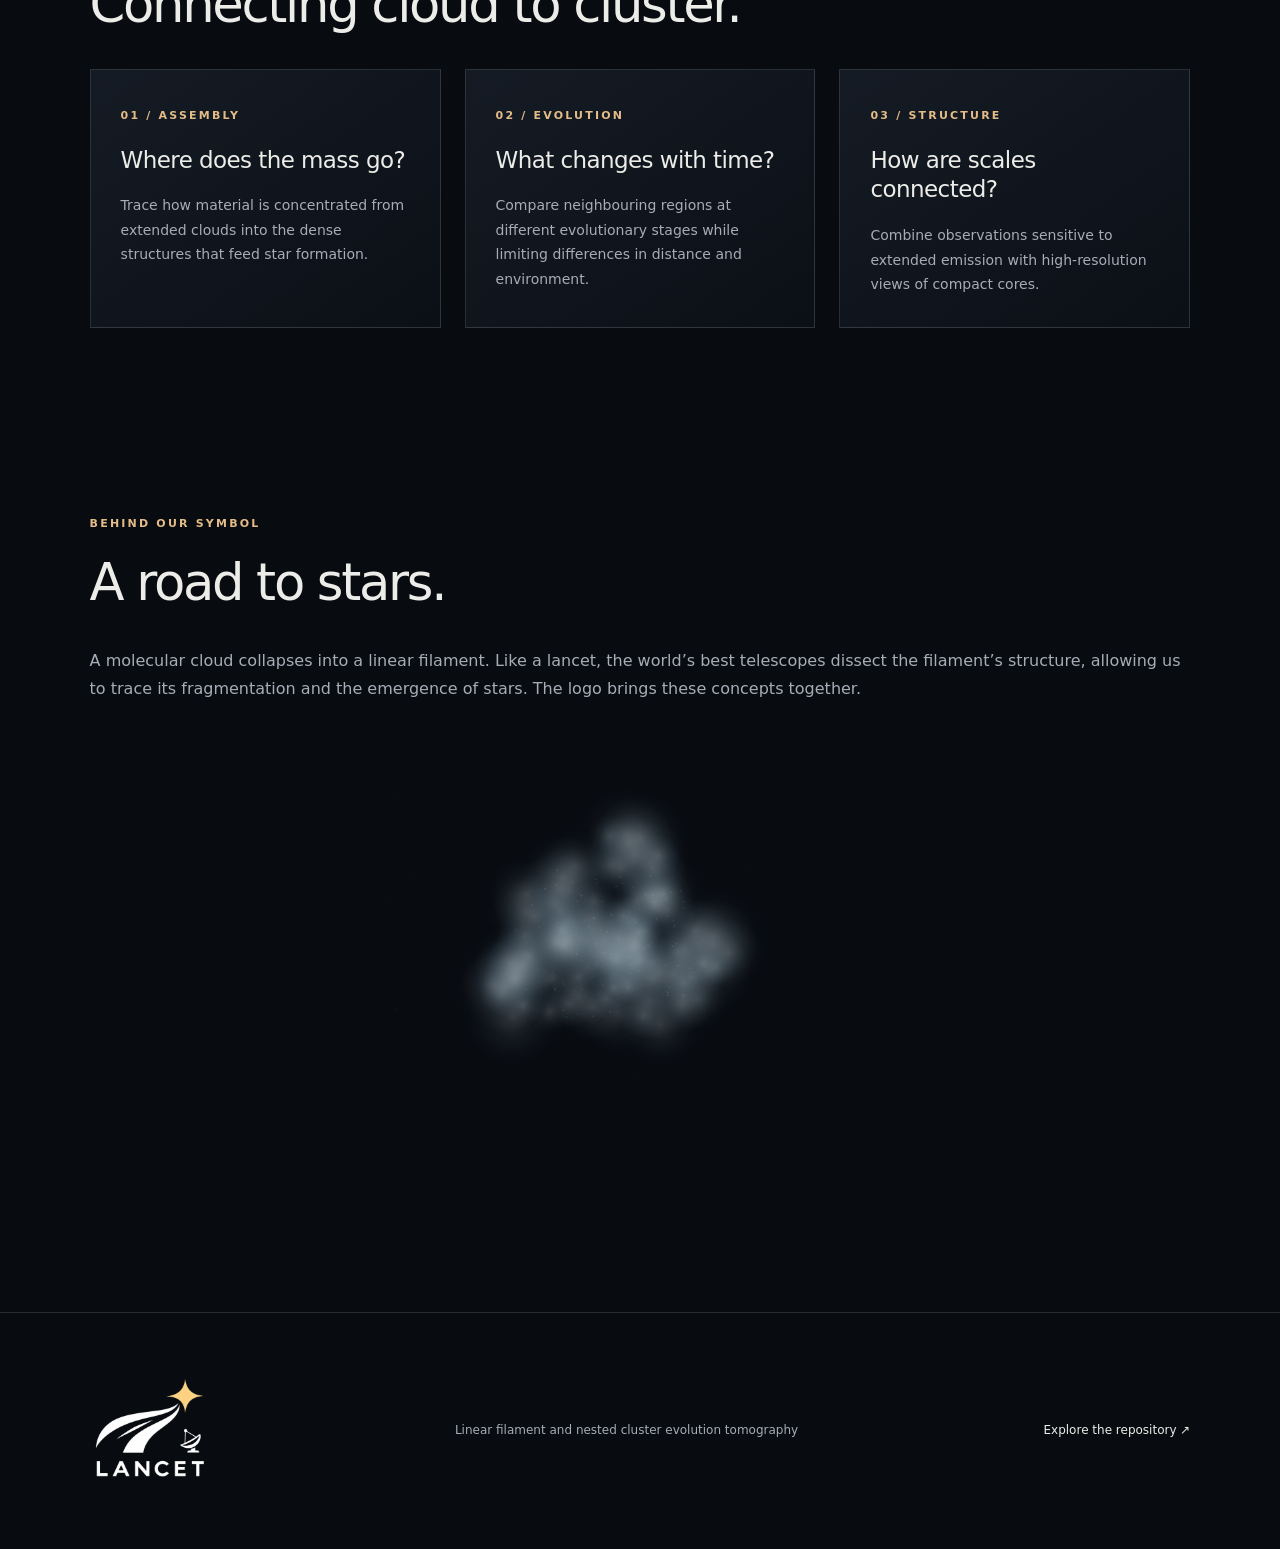
==== commit a6c7ae01: "Website: telescope card rows with arrows; sections reveal on scroll - Observations: the telescope ca" ====
--- a/website/index.html
+++ b/website/index.html
@@ -1 +1 @@
-<!doctype html><html lang="en"><head><meta charset="utf-8"><meta name="viewport" content="width=device-width,initial-scale=1"><meta name="description" content="LANCET explores how gas assembles into stars and clusters in the G316.8 filament."><title>From darkness, toward stars · LANCET</title><link rel="stylesheet" href="style.css?v=phase1-20261112"><link rel="icon" href="assets/favicon.svg" type="image/svg+xml"><link rel="apple-touch-icon" href="assets/apple-touch-icon.png"><meta name="theme-color" content="#080b10"><link rel="canonical" href="https://xfengwei.github.io/LANCET/"><meta property="og:type" content="website"><meta property="og:site_name" content="LANCET"><meta property="og:title" content="From darkness, toward stars · LANCET"><meta property="og:description" content="LANCET explores how gas assembles into stars and clusters in the G316.8 filament."><meta property="og:url" content="https://xfengwei.github.io/LANCET/"><meta property="og:image" content="https://xfengwei.github.io/LANCET/assets/og-image.jpg"><meta property="og:image:width" content="1200"><meta property="og:image:height" content="630"><meta property="og:image:alt" content="The LANCET logo over a near-infrared view of the G316.8 filament"><meta name="twitter:card" content="summary_large_image"></head><body class="home-page"><a class="skip" href="#main">Skip to content</a><header><a class="brand logo-brand" href="index.html" aria-label="LANCET home"><img src="assets/lancet-logo-web.webp?v=alpha-1" alt="LANCET" width="600" height="400"></a><nav aria-label="Main navigation"><a aria-current='page' href='index.html'>The project</a><a  href='observations.html'>Observations</a><a  href='research.html'>Research</a><a  href='team.html'>Our team</a></nav><a class="code" href="https://github.com/XFengwei/LANCET" target="_blank" rel="noopener noreferrer">Code ↗</a></header><main id="main"><section class="hero"><div class="hero-window" aria-hidden="true"><div class="hero-sky"><img fetchpriority="high" src="assets/hero-nir.webp" alt="" class="sky-frame" style="opacity:1"><img src="assets/hero-mir.webp" alt="" class="sky-frame" style="opacity:0"><img src="assets/hero-fir.webp" alt="" class="sky-frame" style="opacity:0"><img src="assets/hero-radio.webp" alt="" class="sky-frame" style="opacity:0"></div></div><div class="hero-copy"><span class="eyebrow">A filament. A sequence. A story of star formation.</span><h1>From darkness,<br><em>toward stars.</em></h1><p>Following the matter that builds massive stars and clusters, from a cloud’s faintest structures to its brightest beginnings.</p><a class="button" href="observations.html">Explore our observations <span>↗</span></a></div><div class="hero-caption"><span id="wavelength-label">G316.8 / VVV · J, H, Ks</span></div></section><section class="intro"><span class="eyebrow">Meet LANCET</span><h2>Entire lifetime,<br>hidden in one cloud.</h2><div><p class="lead">How does diffuse gas become a cluster of stars?</p><p>LANCET — Linear filament and nested cluster evolution tomography — investigates G316.8, a 14-parsec filament where neighbouring regions offer a view of different stages of star formation within a shared environment.</p><p>From an infrared dark cloud to an embedded massive young stellar object and an H II region, we follow how gas gathers, fragments, and forms dense structures.</p></div></section><section><span class="eyebrow">The questions that guide us</span><h2>Connecting cloud to cluster.</h2><div class="cards"><article><span class="eyebrow">01 / ASSEMBLY</span><h3>Where does the mass go?</h3><p>Trace how material is concentrated from extended clouds into the dense structures that feed star formation.</p></article><article><span class="eyebrow">02 / EVOLUTION</span><h3>What changes with time?</h3><p>Compare neighbouring regions at different evolutionary stages while limiting differences in distance and environment.</p></article><article><span class="eyebrow">03 / STRUCTURE</span><h3>How are scales connected?</h3><p>Combine observations sensitive to extended emission with high-resolution views of compact cores.</p></article></div></section><section class="logo-story" aria-labelledby="logo-story-title"><span class="eyebrow">Behind our symbol</span><h2 id="logo-story-title">A road to stars.</h2><p>A molecular cloud collapses into a linear filament. Like a lancet, the world’s best telescopes dissect the filament’s structure, allowing us to trace its fragmentation and the emergence of stars. The logo brings these concepts together.</p><iframe data-src="logo-animation.html?embed=1&amp;v=4" title="The story of the LANCET logo — 12-second animation; the logo pulses twice and holds for five seconds before replaying"></iframe></section></main><footer><a class="brand logo-brand" href="index.html" aria-label="LANCET home"><img src="assets/lancet-logo-web.webp?v=alpha-1" alt="LANCET" width="600" height="400"></a><p>Linear filament and nested cluster evolution tomography</p><a href="https://github.com/XFengwei/LANCET" target="_blank" rel="noopener noreferrer">Explore the repository ↗</a></footer><script src="hero.js?v=nopause" defer></script><script src="logo-section.js" defer></script></body></html>+<!doctype html><html lang="en"><head><meta charset="utf-8"><meta name="viewport" content="width=device-width,initial-scale=1"><meta name="description" content="LANCET explores how gas assembles into stars and clusters in the G316.8 filament."><title>From darkness, toward stars · LANCET</title><link rel="stylesheet" href="style.css?v=reveal-1"><link rel="icon" href="assets/favicon.svg" type="image/svg+xml"><link rel="apple-touch-icon" href="assets/apple-touch-icon.png"><meta name="theme-color" content="#080b10"><link rel="canonical" href="https://xfengwei.github.io/LANCET/"><meta property="og:type" content="website"><meta property="og:site_name" content="LANCET"><meta property="og:title" content="From darkness, toward stars · LANCET"><meta property="og:description" content="LANCET explores how gas assembles into stars and clusters in the G316.8 filament."><meta property="og:url" content="https://xfengwei.github.io/LANCET/"><meta property="og:image" content="https://xfengwei.github.io/LANCET/assets/og-image.jpg"><meta property="og:image:width" content="1200"><meta property="og:image:height" content="630"><meta property="og:image:alt" content="The LANCET logo over a near-infrared view of the G316.8 filament"><meta name="twitter:card" content="summary_large_image"></head><body class="home-page"><a class="skip" href="#main">Skip to content</a><header><a class="brand logo-brand" href="index.html" aria-label="LANCET home"><img src="assets/lancet-logo-web.webp?v=alpha-1" alt="LANCET" width="600" height="400"></a><nav aria-label="Main navigation"><a aria-current='page' href='index.html'>The project</a><a  href='observations.html'>Observations</a><a  href='research.html'>Research</a><a  href='team.html'>Our team</a></nav><a class="code" href="https://github.com/XFengwei/LANCET" target="_blank" rel="noopener noreferrer">Code ↗</a></header><main id="main"><section class="hero"><div class="hero-window" aria-hidden="true"><div class="hero-sky"><img fetchpriority="high" src="assets/hero-nir.webp" alt="" class="sky-frame" style="opacity:1"><img src="assets/hero-mir.webp" alt="" class="sky-frame" style="opacity:0"><img src="assets/hero-fir.webp" alt="" class="sky-frame" style="opacity:0"><img src="assets/hero-radio.webp" alt="" class="sky-frame" style="opacity:0"></div></div><div class="hero-copy"><span class="eyebrow">A filament. A sequence. A story of star formation.</span><h1>From darkness,<br><em>toward stars.</em></h1><p>Following the matter that builds massive stars and clusters, from a cloud’s faintest structures to its brightest beginnings.</p><a class="button" href="observations.html">Explore our observations <span>↗</span></a></div><div class="hero-caption"><span id="wavelength-label">G316.8 / VVV · J, H, Ks</span></div></section><section class="intro"><span class="eyebrow">Meet LANCET</span><h2>Entire lifetime,<br>hidden in one cloud.</h2><div><p class="lead">How does diffuse gas become a cluster of stars?</p><p>LANCET — Linear filament and nested cluster evolution tomography — investigates G316.8, a 14-parsec filament where neighbouring regions offer a view of different stages of star formation within a shared environment.</p><p>From an infrared dark cloud to an embedded massive young stellar object and an H II region, we follow how gas gathers, fragments, and forms dense structures.</p></div></section><section><span class="eyebrow">The questions that guide us</span><h2>Connecting cloud to cluster.</h2><div class="cards"><article><span class="eyebrow">01 / ASSEMBLY</span><h3>Where does the mass go?</h3><p>Trace how material is concentrated from extended clouds into the dense structures that feed star formation.</p></article><article><span class="eyebrow">02 / EVOLUTION</span><h3>What changes with time?</h3><p>Compare neighbouring regions at different evolutionary stages while limiting differences in distance and environment.</p></article><article><span class="eyebrow">03 / STRUCTURE</span><h3>How are scales connected?</h3><p>Combine observations sensitive to extended emission with high-resolution views of compact cores.</p></article></div></section><section class="logo-story" aria-labelledby="logo-story-title"><span class="eyebrow">Behind our symbol</span><h2 id="logo-story-title">A road to stars.</h2><p>A molecular cloud collapses into a linear filament. Like a lancet, the world’s best telescopes dissect the filament’s structure, allowing us to trace its fragmentation and the emergence of stars. The logo brings these concepts together.</p><iframe data-src="logo-animation.html?embed=1&amp;v=4" title="The story of the LANCET logo — 12-second animation; the logo pulses twice and holds for five seconds before replaying"></iframe></section></main><footer><a class="brand logo-brand" href="index.html" aria-label="LANCET home"><img src="assets/lancet-logo-web.webp?v=alpha-1" alt="LANCET" width="600" height="400"></a><p>Linear filament and nested cluster evolution tomography</p><a href="https://github.com/XFengwei/LANCET" target="_blank" rel="noopener noreferrer">Explore the repository ↗</a></footer><script src="hero.js?v=nopause" defer></script><script src="logo-section.js" defer></script></body></html>
--- a/website/style.css
+++ b/website/style.css
@@ -59,11 +59,20 @@
 }
 
 /* Observatory cards keep the full image and description within one link. */
-.telescope-grid { display: grid; grid-template-columns: repeat(3,minmax(0,1fr)); gap: 24px; max-width: 1120px; margin: 0 auto; padding: 0 24px; }
+/* Telescope gallery: ALMA alone, then rows of three; rows crossfade every 5 s (gallery.js). */
+/* All rows share one grid cell, so the section keeps the height of the tallest row. */
+.telescope-gallery { max-width: 1216px; margin: 0 auto; padding: 0 24px; display: grid; grid-template-columns: 48px minmax(0,1fr) 48px; gap: 0 16px; align-items: center; }
+.gallery-step { width: 48px; height: 48px; border-radius: 50%; border: 1px solid var(--line); background: transparent; color: var(--muted); font: 28px/1 system-ui, sans-serif; cursor: pointer; display: grid; place-items: center; padding: 0 0 4px; transition: color .2s, border-color .2s; }
+.gallery-step:hover { color: var(--gold); border-color: var(--gold); }
+.gallery-step:focus-visible { outline: 2px solid var(--gold); outline-offset: 3px; }
+.telescope-rows { display: grid; }
+.gallery-row { grid-area: 1 / 1; display: grid; grid-template-columns: repeat(3,minmax(0,1fr)); gap: 24px; opacity: 0; visibility: hidden; transition: opacity 1s ease, visibility 0s linear 1s; }
+.gallery-row.is-visible { opacity: 1; visibility: visible; transition: opacity 1s ease, visibility 0s; }
+.telescope-row--main { grid-template-columns: 1fr; }
 .telescope-card { display: flex; flex-direction: column; overflow: hidden; background: #0d131b; border: 1px solid var(--line); transition: border-color .2s; }
-.telescope-card:first-child { grid-column: 1 / -1; display: grid; grid-template-columns: 1.2fr 1fr; }
-.telescope-card > img { width: 100%; height: 210px; object-fit: cover; }
-.telescope-card:first-child > img { height: 100%; min-height: 320px; }
+.telescope-card--main { display: grid; grid-template-columns: 1.2fr 1fr; }
+.telescope-card > img { width: 100%; height: 190px; object-fit: cover; }
+.telescope-card--main > img { height: 100%; min-height: 0; }
 .telescope-copy { padding: 27px; display: flex; flex-direction: column; flex: 1; }
 .telescope-copy h3 { display: flex; justify-content: space-between; color: var(--text); }
 .telescope-copy h3 span { color: var(--gold); font-size: 17px; }
@@ -80,8 +89,9 @@
 .model-label { animation: continuum-model-label 12s ease-in-out infinite; }
 @keyframes continuum-model-label { 0%,30%,100% { opacity: 1; } 45%,80% { opacity: 0; } }
 @keyframes continuum-crossfade { 0%,30%,100% { opacity: 0; } 45%,80% { opacity: 1; } }
-@media (max-width: 900px) { .telescope-grid { grid-template-columns: repeat(2,minmax(0,1fr)); } }
-@media (max-width: 600px) { .telescope-grid { grid-template-columns: 1fr; } .telescope-card:first-child { display: flex; } .telescope-card:first-child > img { height: 210px; min-height: 0; } }
+/* Without rotation (narrow screens, reduced motion) every row is shown and the arrows are hidden. */
+@media (max-width: 700px), (prefers-reduced-motion: reduce) { .telescope-rows { gap: 24px; } .gallery-row { grid-area: auto; opacity: 1; visibility: visible; transition: none; } .telescope-gallery .gallery-step { display: none; } }
+@media (max-width: 700px) { .telescope-gallery { display: block; } .gallery-row { grid-template-columns: 1fr; } .telescope-card--main { display: flex; } .telescope-card--main > img { height: 190px; } }
 @media (prefers-reduced-motion: reduce) { .recovery-combined, .combined-label, .model-label { animation: none; } .model-label { opacity: 0; } }
 
 /* Fade the fixed edge of the hero image into the dark background. */
@@ -110,3 +120,11 @@
 .array-gallery-frames { aspect-ratio: 14 / 4; }
 
 .logo-story iframe { display: block; width: 66.6667%; aspect-ratio: 1.5; border: 0; background: transparent; mix-blend-mode: screen; margin: 30px auto 0; }
+/* Units keep their case inside upper-case labels (μm, mm, GHz, cm). */
+.eyebrow .unit { text-transform: none; letter-spacing: .08em; }
+
+/* Scroll reveal (observations page): sections below the opening fade and rise into view once. */
+.js-reveal .reveal { opacity: 0; transform: translateY(40px); transition: opacity .9s ease, transform .9s ease; }
+.js-reveal .reveal.is-revealed { opacity: 1; transform: none; }
+@media (prefers-reduced-motion: reduce) { .js-reveal .reveal { opacity: 1; transform: none; transition: none; } }
+@media print { .js-reveal .reveal { opacity: 1; transform: none; } }
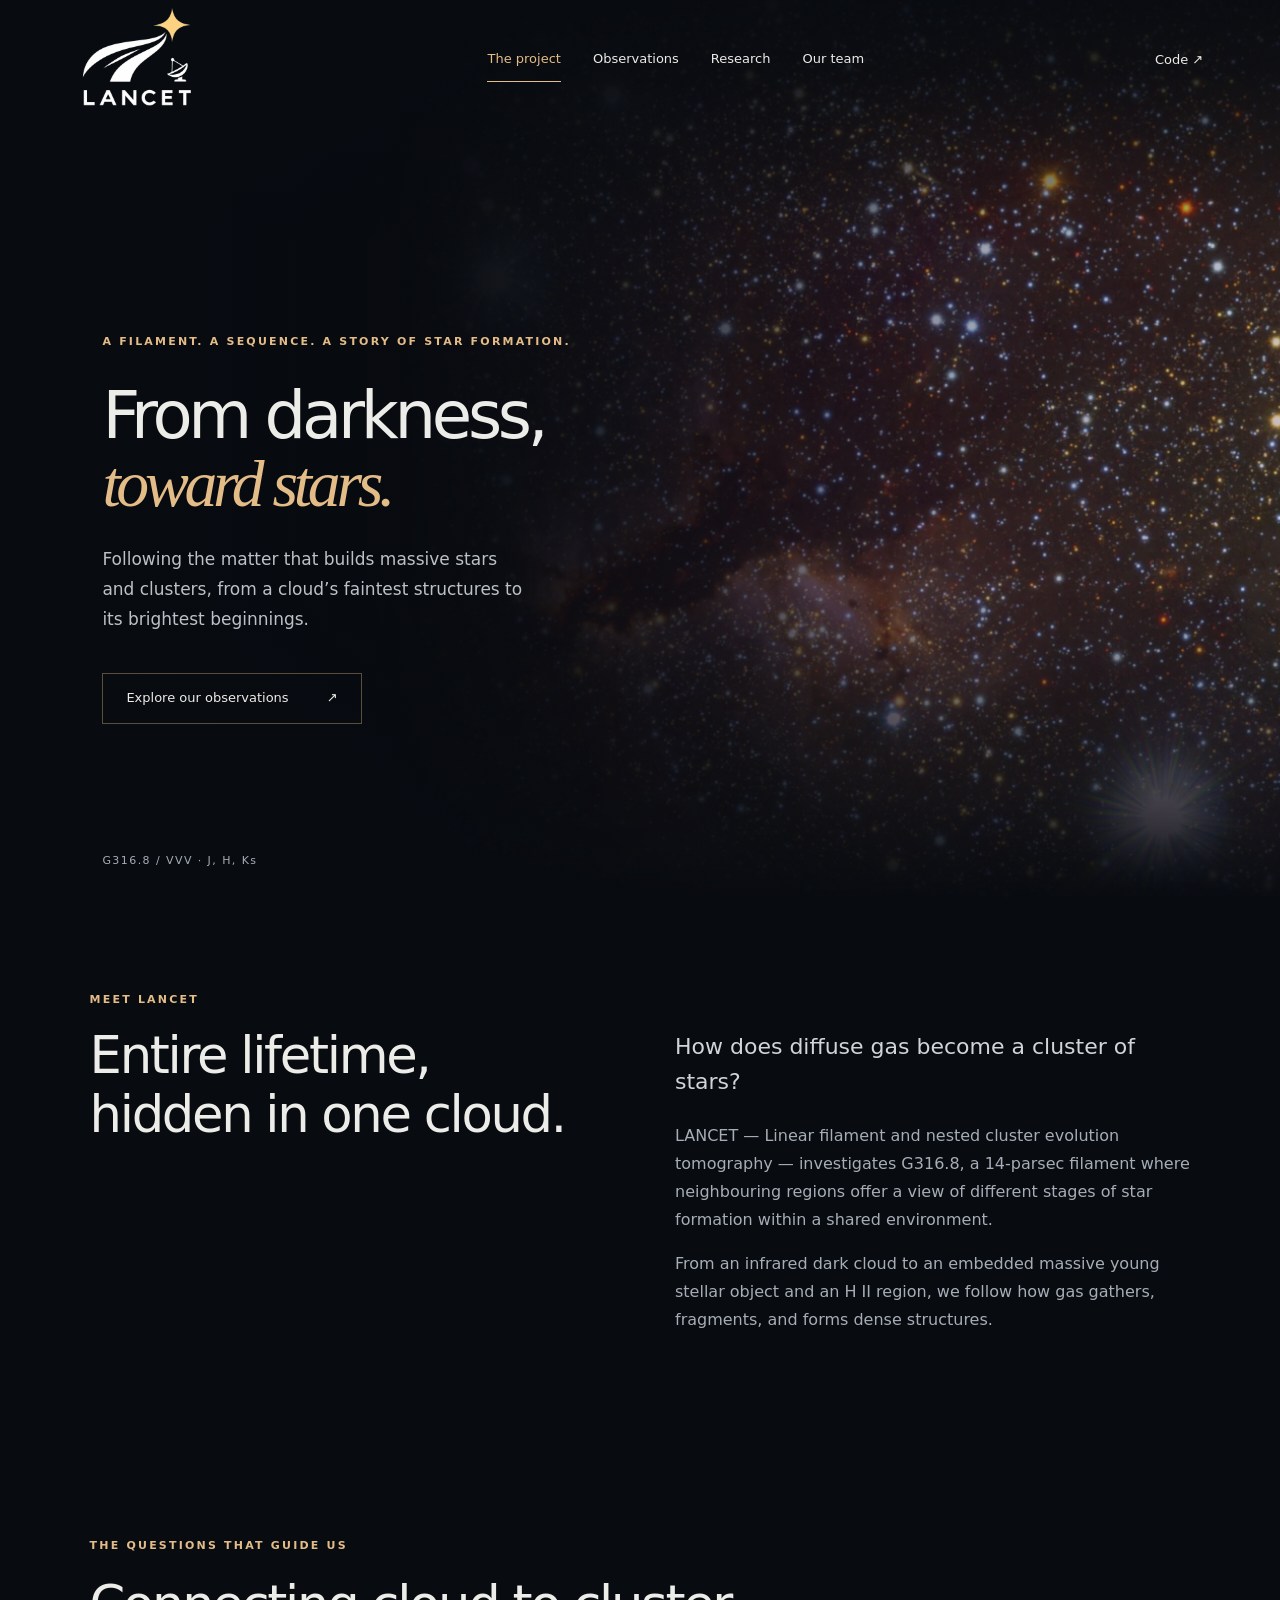
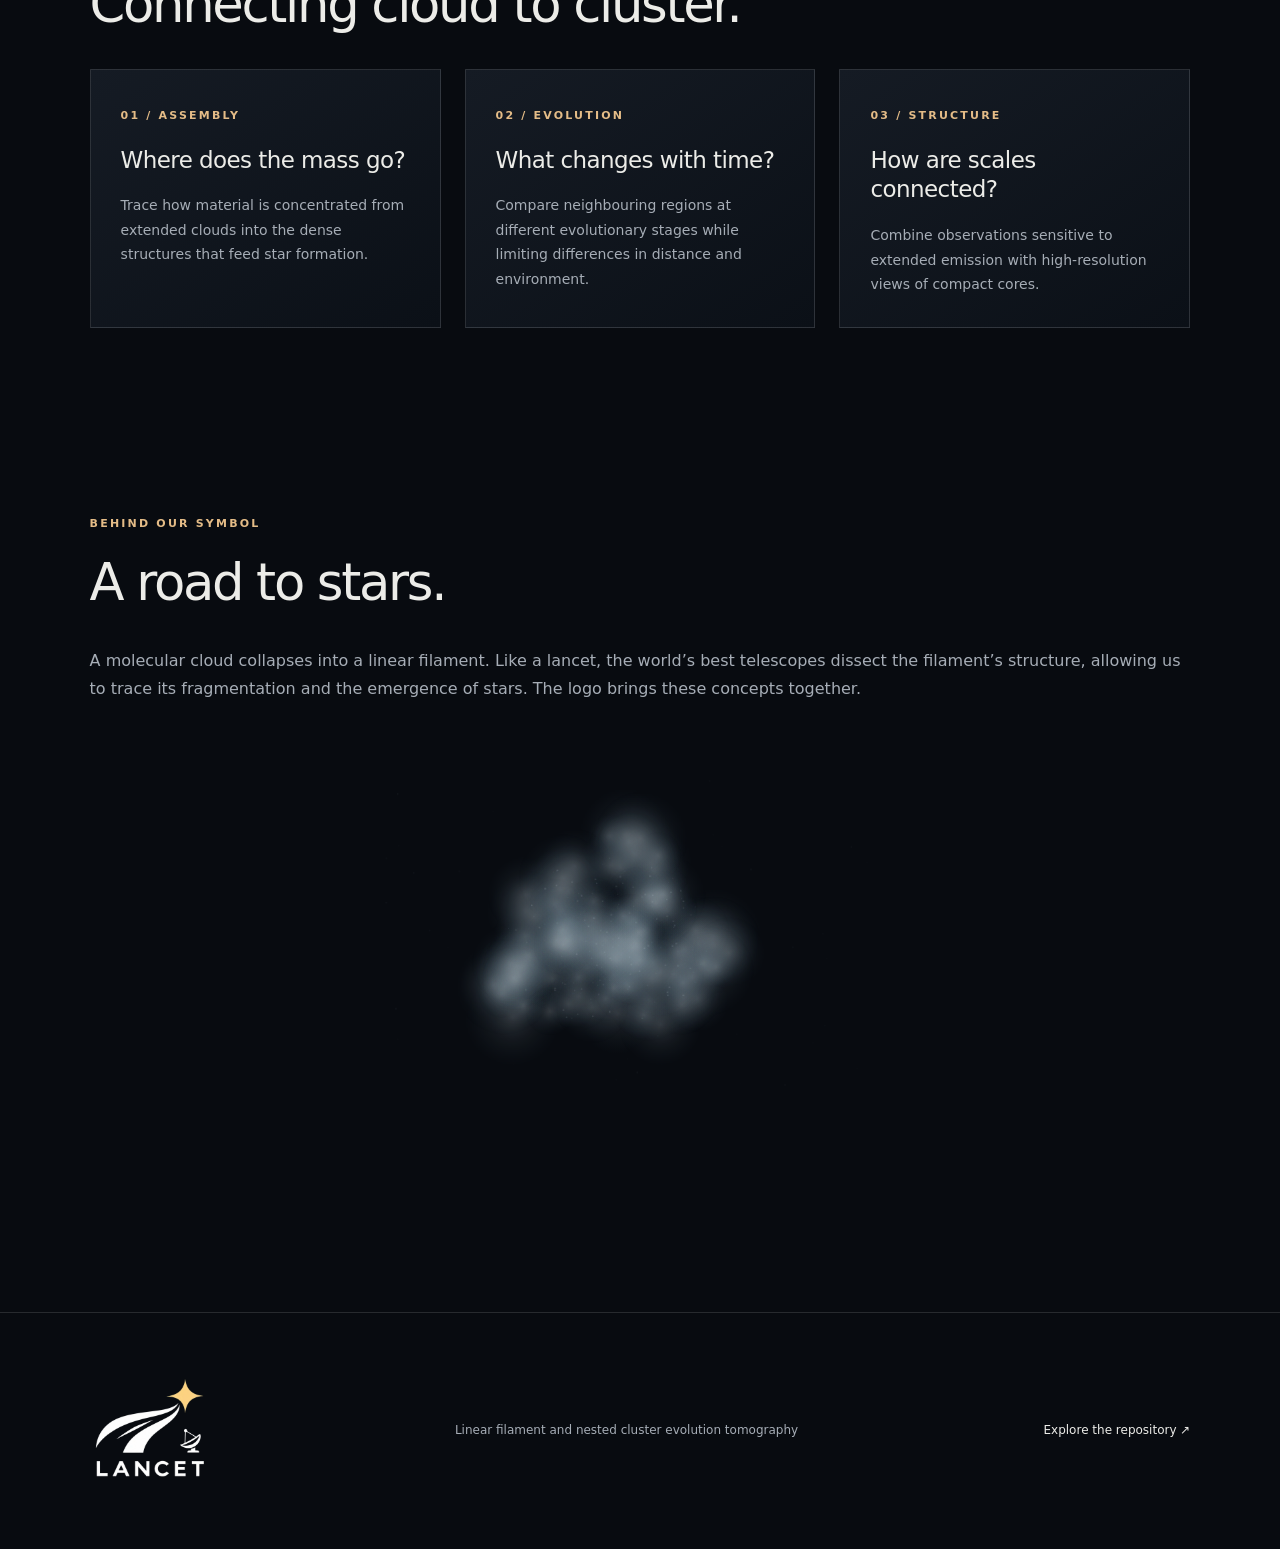
==== commit 35e05dfe: "Website: scroll reveal on the home, research and team pages Sections below the hero or page title fa" ====
--- a/website/index.html
+++ b/website/index.html
@@ -1 +1 @@
-<!doctype html><html lang="en"><head><meta charset="utf-8"><meta name="viewport" content="width=device-width,initial-scale=1"><meta name="description" content="LANCET explores how gas assembles into stars and clusters in the G316.8 filament."><title>From darkness, toward stars · LANCET</title><link rel="stylesheet" href="style.css?v=reveal-1"><link rel="icon" href="assets/favicon.svg" type="image/svg+xml"><link rel="apple-touch-icon" href="assets/apple-touch-icon.png"><meta name="theme-color" content="#080b10"><link rel="canonical" href="https://xfengwei.github.io/LANCET/"><meta property="og:type" content="website"><meta property="og:site_name" content="LANCET"><meta property="og:title" content="From darkness, toward stars · LANCET"><meta property="og:description" content="LANCET explores how gas assembles into stars and clusters in the G316.8 filament."><meta property="og:url" content="https://xfengwei.github.io/LANCET/"><meta property="og:image" content="https://xfengwei.github.io/LANCET/assets/og-image.jpg"><meta property="og:image:width" content="1200"><meta property="og:image:height" content="630"><meta property="og:image:alt" content="The LANCET logo over a near-infrared view of the G316.8 filament"><meta name="twitter:card" content="summary_large_image"></head><body class="home-page"><a class="skip" href="#main">Skip to content</a><header><a class="brand logo-brand" href="index.html" aria-label="LANCET home"><img src="assets/lancet-logo-web.webp?v=alpha-1" alt="LANCET" width="600" height="400"></a><nav aria-label="Main navigation"><a aria-current='page' href='index.html'>The project</a><a  href='observations.html'>Observations</a><a  href='research.html'>Research</a><a  href='team.html'>Our team</a></nav><a class="code" href="https://github.com/XFengwei/LANCET" target="_blank" rel="noopener noreferrer">Code ↗</a></header><main id="main"><section class="hero"><div class="hero-window" aria-hidden="true"><div class="hero-sky"><img fetchpriority="high" src="assets/hero-nir.webp" alt="" class="sky-frame" style="opacity:1"><img src="assets/hero-mir.webp" alt="" class="sky-frame" style="opacity:0"><img src="assets/hero-fir.webp" alt="" class="sky-frame" style="opacity:0"><img src="assets/hero-radio.webp" alt="" class="sky-frame" style="opacity:0"></div></div><div class="hero-copy"><span class="eyebrow">A filament. A sequence. A story of star formation.</span><h1>From darkness,<br><em>toward stars.</em></h1><p>Following the matter that builds massive stars and clusters, from a cloud’s faintest structures to its brightest beginnings.</p><a class="button" href="observations.html">Explore our observations <span>↗</span></a></div><div class="hero-caption"><span id="wavelength-label">G316.8 / VVV · J, H, Ks</span></div></section><section class="intro"><span class="eyebrow">Meet LANCET</span><h2>Entire lifetime,<br>hidden in one cloud.</h2><div><p class="lead">How does diffuse gas become a cluster of stars?</p><p>LANCET — Linear filament and nested cluster evolution tomography — investigates G316.8, a 14-parsec filament where neighbouring regions offer a view of different stages of star formation within a shared environment.</p><p>From an infrared dark cloud to an embedded massive young stellar object and an H II region, we follow how gas gathers, fragments, and forms dense structures.</p></div></section><section><span class="eyebrow">The questions that guide us</span><h2>Connecting cloud to cluster.</h2><div class="cards"><article><span class="eyebrow">01 / ASSEMBLY</span><h3>Where does the mass go?</h3><p>Trace how material is concentrated from extended clouds into the dense structures that feed star formation.</p></article><article><span class="eyebrow">02 / EVOLUTION</span><h3>What changes with time?</h3><p>Compare neighbouring regions at different evolutionary stages while limiting differences in distance and environment.</p></article><article><span class="eyebrow">03 / STRUCTURE</span><h3>How are scales connected?</h3><p>Combine observations sensitive to extended emission with high-resolution views of compact cores.</p></article></div></section><section class="logo-story" aria-labelledby="logo-story-title"><span class="eyebrow">Behind our symbol</span><h2 id="logo-story-title">A road to stars.</h2><p>A molecular cloud collapses into a linear filament. Like a lancet, the world’s best telescopes dissect the filament’s structure, allowing us to trace its fragmentation and the emergence of stars. The logo brings these concepts together.</p><iframe data-src="logo-animation.html?embed=1&amp;v=4" title="The story of the LANCET logo — 12-second animation; the logo pulses twice and holds for five seconds before replaying"></iframe></section></main><footer><a class="brand logo-brand" href="index.html" aria-label="LANCET home"><img src="assets/lancet-logo-web.webp?v=alpha-1" alt="LANCET" width="600" height="400"></a><p>Linear filament and nested cluster evolution tomography</p><a href="https://github.com/XFengwei/LANCET" target="_blank" rel="noopener noreferrer">Explore the repository ↗</a></footer><script src="hero.js?v=nopause" defer></script><script src="logo-section.js" defer></script></body></html>+<!doctype html><html lang="en"><head><meta charset="utf-8"><meta name="viewport" content="width=device-width,initial-scale=1"><meta name="description" content="LANCET explores how gas assembles into stars and clusters in the G316.8 filament."><title>From darkness, toward stars · LANCET</title><link rel="stylesheet" href="style.css?v=reveal-1"><link rel="icon" href="assets/favicon.svg" type="image/svg+xml"><link rel="apple-touch-icon" href="assets/apple-touch-icon.png"><meta name="theme-color" content="#080b10"><link rel="canonical" href="https://xfengwei.github.io/LANCET/"><meta property="og:type" content="website"><meta property="og:site_name" content="LANCET"><meta property="og:title" content="From darkness, toward stars · LANCET"><meta property="og:description" content="LANCET explores how gas assembles into stars and clusters in the G316.8 filament."><meta property="og:url" content="https://xfengwei.github.io/LANCET/"><meta property="og:image" content="https://xfengwei.github.io/LANCET/assets/og-image.jpg"><meta property="og:image:width" content="1200"><meta property="og:image:height" content="630"><meta property="og:image:alt" content="The LANCET logo over a near-infrared view of the G316.8 filament"><meta name="twitter:card" content="summary_large_image"><script>document.documentElement.classList.add('js-reveal')</script></head><body class="home-page"><a class="skip" href="#main">Skip to content</a><header><a class="brand logo-brand" href="index.html" aria-label="LANCET home"><img src="assets/lancet-logo-web.webp?v=alpha-1" alt="LANCET" width="600" height="400"></a><nav aria-label="Main navigation"><a aria-current='page' href='index.html'>The project</a><a  href='observations.html'>Observations</a><a  href='research.html'>Research</a><a  href='team.html'>Our team</a></nav><a class="code" href="https://github.com/XFengwei/LANCET" target="_blank" rel="noopener noreferrer">Code ↗</a></header><main id="main"><section class="hero"><div class="hero-window" aria-hidden="true"><div class="hero-sky"><img fetchpriority="high" src="assets/hero-nir.webp" alt="" class="sky-frame" style="opacity:1"><img src="assets/hero-mir.webp" alt="" class="sky-frame" style="opacity:0"><img src="assets/hero-fir.webp" alt="" class="sky-frame" style="opacity:0"><img src="assets/hero-radio.webp" alt="" class="sky-frame" style="opacity:0"></div></div><div class="hero-copy"><span class="eyebrow">A filament. A sequence. A story of star formation.</span><h1>From darkness,<br><em>toward stars.</em></h1><p>Following the matter that builds massive stars and clusters, from a cloud’s faintest structures to its brightest beginnings.</p><a class="button" href="observations.html">Explore our observations <span>↗</span></a></div><div class="hero-caption"><span id="wavelength-label">G316.8 / VVV · J, H, Ks</span></div></section><section class="intro reveal"><span class="eyebrow">Meet LANCET</span><h2>Entire lifetime,<br>hidden in one cloud.</h2><div><p class="lead">How does diffuse gas become a cluster of stars?</p><p>LANCET — Linear filament and nested cluster evolution tomography — investigates G316.8, a 14-parsec filament where neighbouring regions offer a view of different stages of star formation within a shared environment.</p><p>From an infrared dark cloud to an embedded massive young stellar object and an H II region, we follow how gas gathers, fragments, and forms dense structures.</p></div></section><section class="reveal"><span class="eyebrow">The questions that guide us</span><h2>Connecting cloud to cluster.</h2><div class="cards"><article><span class="eyebrow">01 / ASSEMBLY</span><h3>Where does the mass go?</h3><p>Trace how material is concentrated from extended clouds into the dense structures that feed star formation.</p></article><article><span class="eyebrow">02 / EVOLUTION</span><h3>What changes with time?</h3><p>Compare neighbouring regions at different evolutionary stages while limiting differences in distance and environment.</p></article><article><span class="eyebrow">03 / STRUCTURE</span><h3>How are scales connected?</h3><p>Combine observations sensitive to extended emission with high-resolution views of compact cores.</p></article></div></section><section class="logo-story reveal" aria-labelledby="logo-story-title"><span class="eyebrow">Behind our symbol</span><h2 id="logo-story-title">A road to stars.</h2><p>A molecular cloud collapses into a linear filament. Like a lancet, the world’s best telescopes dissect the filament’s structure, allowing us to trace its fragmentation and the emergence of stars. The logo brings these concepts together.</p><iframe data-src="logo-animation.html?embed=1&amp;v=4" title="The story of the LANCET logo — 12-second animation; the logo pulses twice and holds for five seconds before replaying"></iframe></section></main><footer><a class="brand logo-brand" href="index.html" aria-label="LANCET home"><img src="assets/lancet-logo-web.webp?v=alpha-1" alt="LANCET" width="600" height="400"></a><p>Linear filament and nested cluster evolution tomography</p><a href="https://github.com/XFengwei/LANCET" target="_blank" rel="noopener noreferrer">Explore the repository ↗</a></footer><script src="hero.js?v=nopause" defer></script><script src="logo-section.js" defer></script><script src="reveal.js?v=3" defer></script></body></html>
--- a/website/style.css
+++ b/website/style.css
@@ -123,7 +123,7 @@
 /* Units keep their case inside upper-case labels (μm, mm, GHz, cm). */
 .eyebrow .unit { text-transform: none; letter-spacing: .08em; }
 
-/* Scroll reveal (observations page): sections below the opening fade and rise into view once. */
+/* Scroll reveal (all pages): sections below the opening fade and rise into view once. */
 .js-reveal .reveal { opacity: 0; transform: translateY(40px); transition: opacity .9s ease, transform .9s ease; }
 .js-reveal .reveal.is-revealed { opacity: 1; transform: none; }
 @media (prefers-reduced-motion: reduce) { .js-reveal .reveal { opacity: 1; transform: none; transition: none; } }
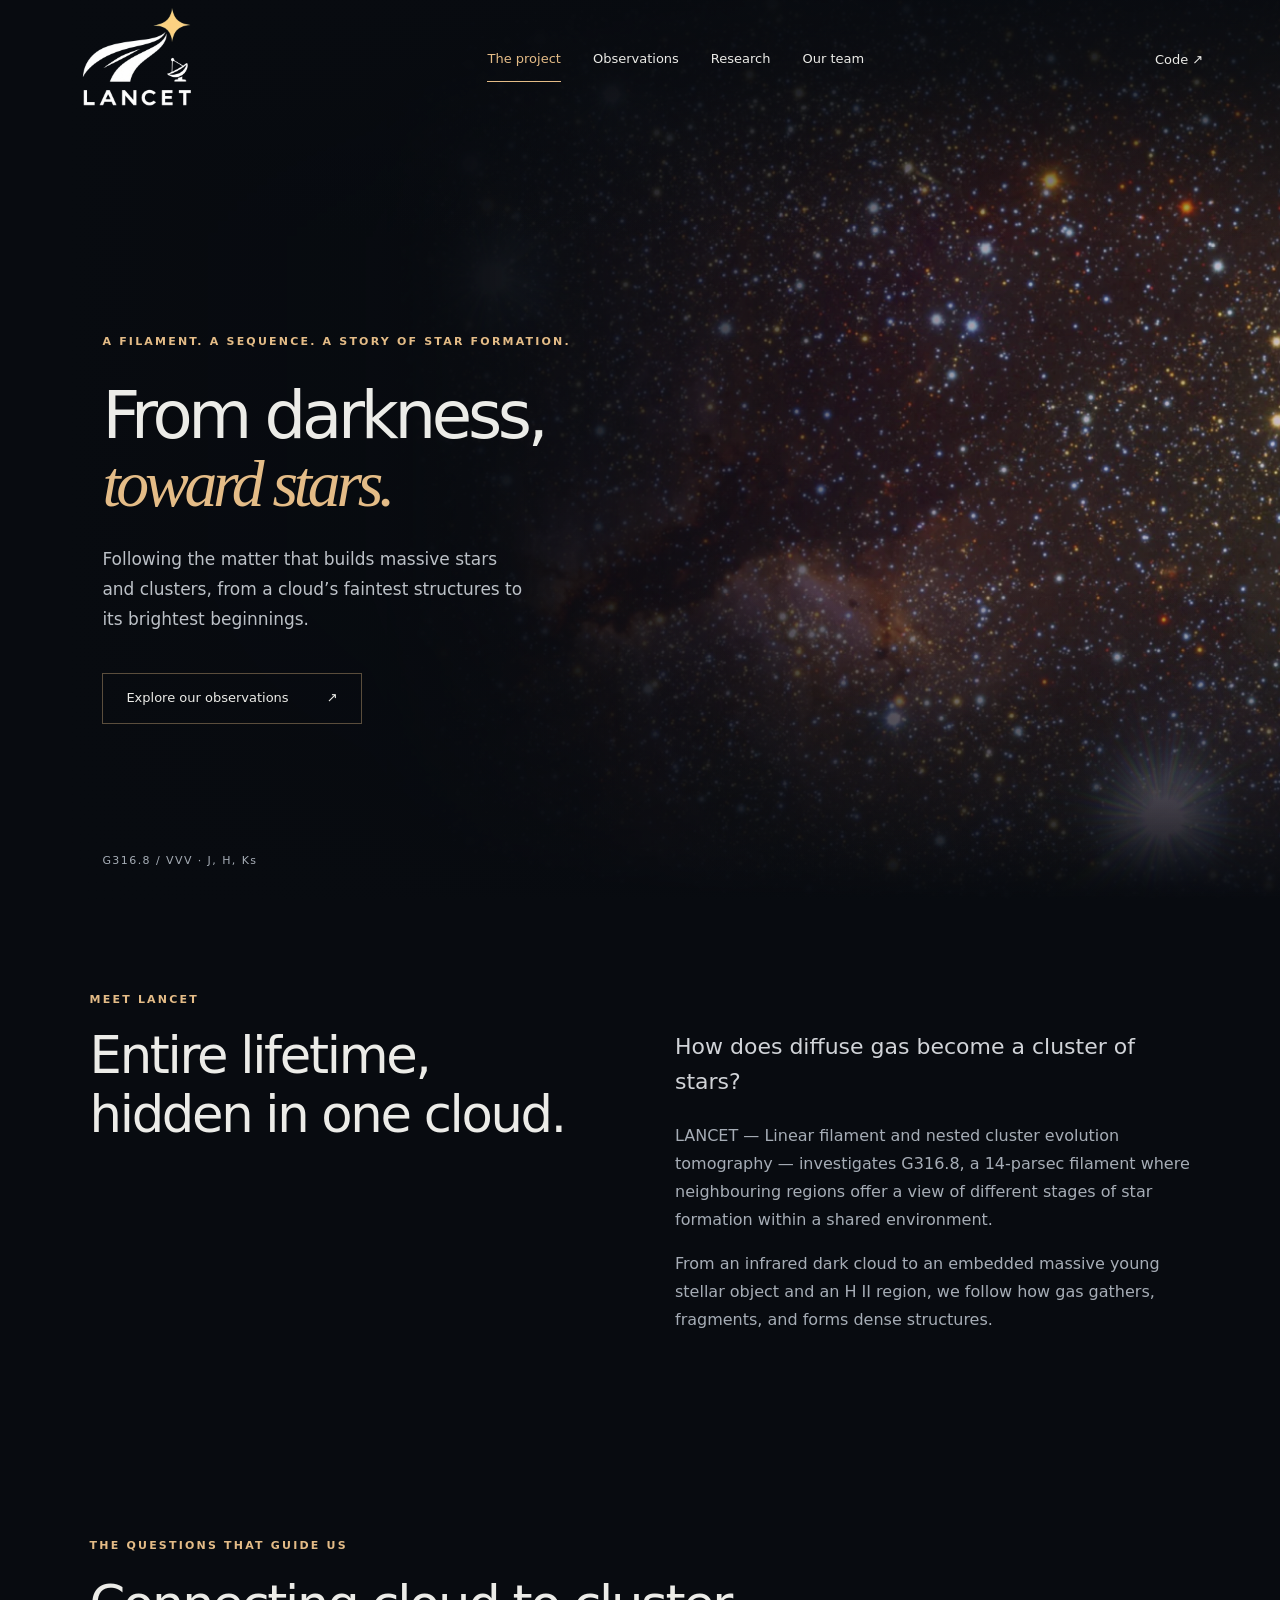
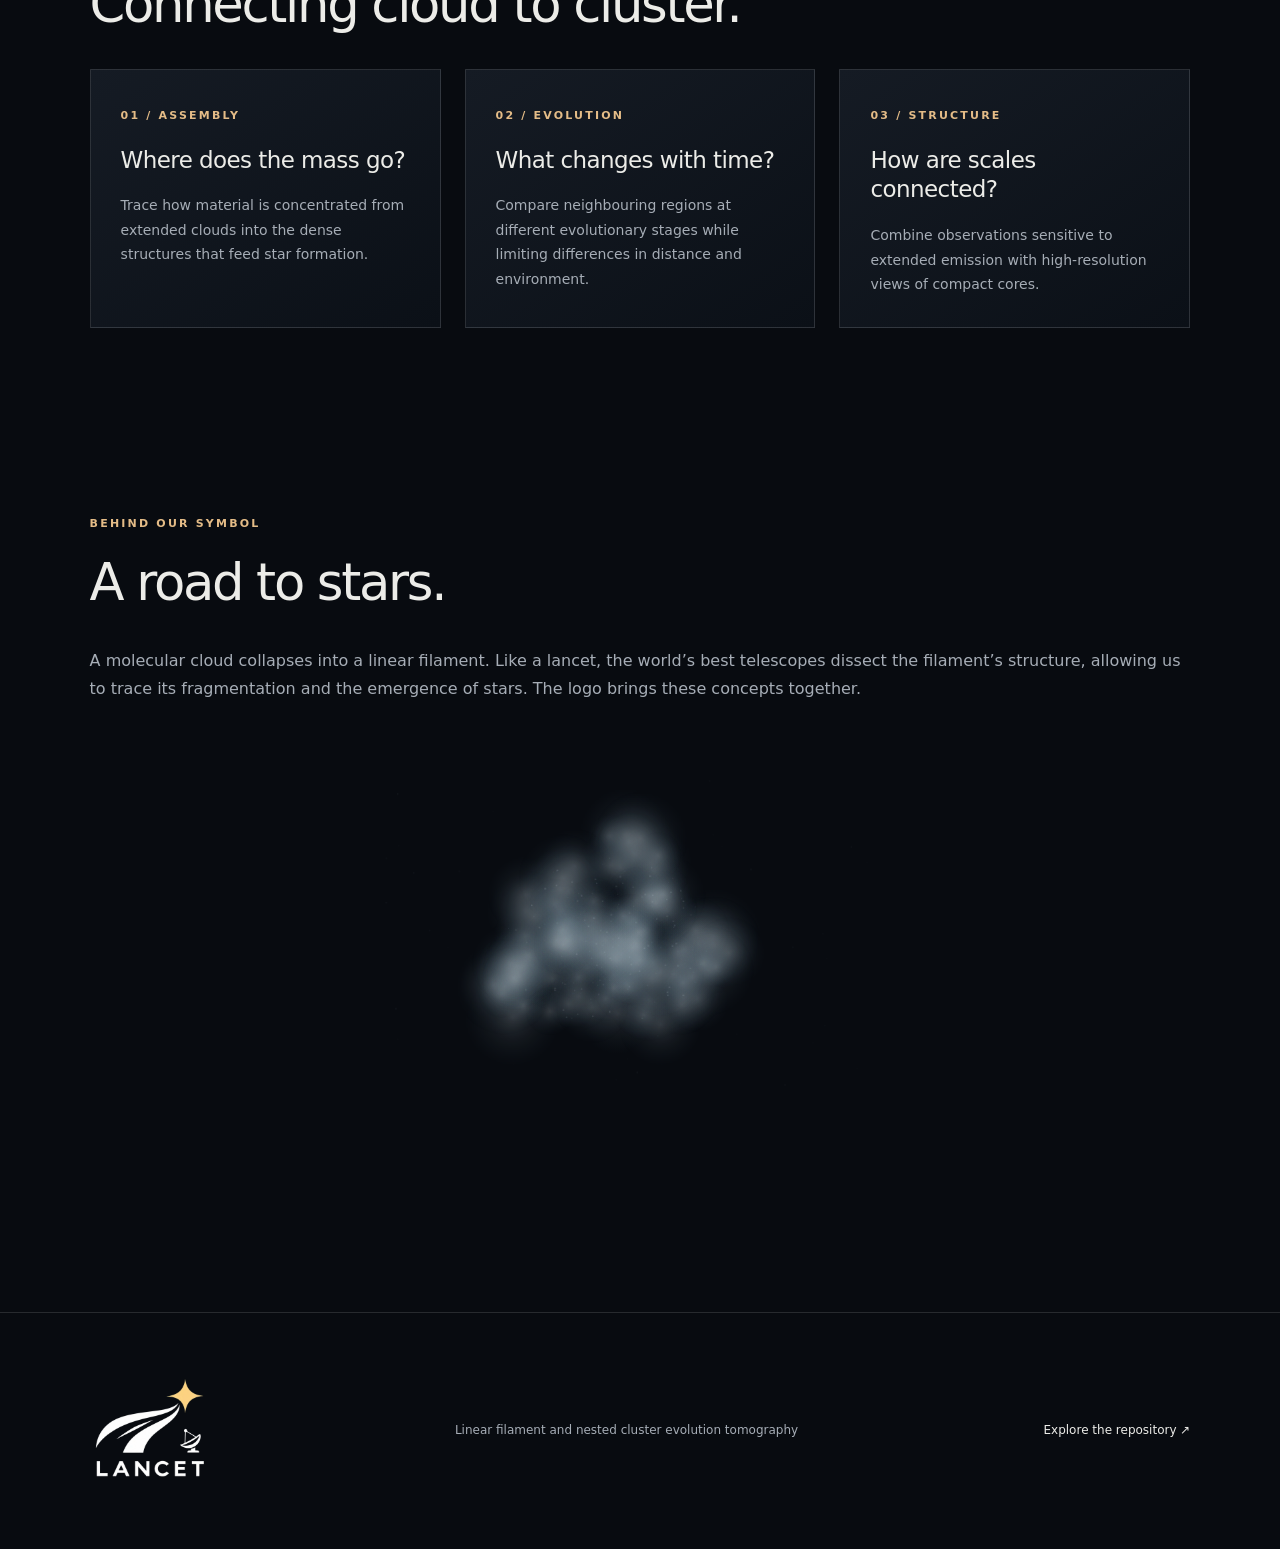
==== commit 07330e47: "Website: open-source section with code and data links; data placeholder - Observations: "Open method" ====
--- a/website/index.html
+++ b/website/index.html
@@ -1 +1 @@
-<!doctype html><html lang="en"><head><meta charset="utf-8"><meta name="viewport" content="width=device-width,initial-scale=1"><meta name="description" content="LANCET explores how gas assembles into stars and clusters in the G316.8 filament."><title>From darkness, toward stars · LANCET</title><link rel="stylesheet" href="style.css?v=reveal-1"><link rel="icon" href="assets/favicon.svg" type="image/svg+xml"><link rel="apple-touch-icon" href="assets/apple-touch-icon.png"><meta name="theme-color" content="#080b10"><link rel="canonical" href="https://xfengwei.github.io/LANCET/"><meta property="og:type" content="website"><meta property="og:site_name" content="LANCET"><meta property="og:title" content="From darkness, toward stars · LANCET"><meta property="og:description" content="LANCET explores how gas assembles into stars and clusters in the G316.8 filament."><meta property="og:url" content="https://xfengwei.github.io/LANCET/"><meta property="og:image" content="https://xfengwei.github.io/LANCET/assets/og-image.jpg"><meta property="og:image:width" content="1200"><meta property="og:image:height" content="630"><meta property="og:image:alt" content="The LANCET logo over a near-infrared view of the G316.8 filament"><meta name="twitter:card" content="summary_large_image"><script>document.documentElement.classList.add('js-reveal')</script></head><body class="home-page"><a class="skip" href="#main">Skip to content</a><header><a class="brand logo-brand" href="index.html" aria-label="LANCET home"><img src="assets/lancet-logo-web.webp?v=alpha-1" alt="LANCET" width="600" height="400"></a><nav aria-label="Main navigation"><a aria-current='page' href='index.html'>The project</a><a  href='observations.html'>Observations</a><a  href='research.html'>Research</a><a  href='team.html'>Our team</a></nav><a class="code" href="https://github.com/XFengwei/LANCET" target="_blank" rel="noopener noreferrer">Code ↗</a></header><main id="main"><section class="hero"><div class="hero-window" aria-hidden="true"><div class="hero-sky"><img fetchpriority="high" src="assets/hero-nir.webp" alt="" class="sky-frame" style="opacity:1"><img src="assets/hero-mir.webp" alt="" class="sky-frame" style="opacity:0"><img src="assets/hero-fir.webp" alt="" class="sky-frame" style="opacity:0"><img src="assets/hero-radio.webp" alt="" class="sky-frame" style="opacity:0"></div></div><div class="hero-copy"><span class="eyebrow">A filament. A sequence. A story of star formation.</span><h1>From darkness,<br><em>toward stars.</em></h1><p>Following the matter that builds massive stars and clusters, from a cloud’s faintest structures to its brightest beginnings.</p><a class="button" href="observations.html">Explore our observations <span>↗</span></a></div><div class="hero-caption"><span id="wavelength-label">G316.8 / VVV · J, H, Ks</span></div></section><section class="intro reveal"><span class="eyebrow">Meet LANCET</span><h2>Entire lifetime,<br>hidden in one cloud.</h2><div><p class="lead">How does diffuse gas become a cluster of stars?</p><p>LANCET — Linear filament and nested cluster evolution tomography — investigates G316.8, a 14-parsec filament where neighbouring regions offer a view of different stages of star formation within a shared environment.</p><p>From an infrared dark cloud to an embedded massive young stellar object and an H II region, we follow how gas gathers, fragments, and forms dense structures.</p></div></section><section class="reveal"><span class="eyebrow">The questions that guide us</span><h2>Connecting cloud to cluster.</h2><div class="cards"><article><span class="eyebrow">01 / ASSEMBLY</span><h3>Where does the mass go?</h3><p>Trace how material is concentrated from extended clouds into the dense structures that feed star formation.</p></article><article><span class="eyebrow">02 / EVOLUTION</span><h3>What changes with time?</h3><p>Compare neighbouring regions at different evolutionary stages while limiting differences in distance and environment.</p></article><article><span class="eyebrow">03 / STRUCTURE</span><h3>How are scales connected?</h3><p>Combine observations sensitive to extended emission with high-resolution views of compact cores.</p></article></div></section><section class="logo-story reveal" aria-labelledby="logo-story-title"><span class="eyebrow">Behind our symbol</span><h2 id="logo-story-title">A road to stars.</h2><p>A molecular cloud collapses into a linear filament. Like a lancet, the world’s best telescopes dissect the filament’s structure, allowing us to trace its fragmentation and the emergence of stars. The logo brings these concepts together.</p><iframe data-src="logo-animation.html?embed=1&amp;v=4" title="The story of the LANCET logo — 12-second animation; the logo pulses twice and holds for five seconds before replaying"></iframe></section></main><footer><a class="brand logo-brand" href="index.html" aria-label="LANCET home"><img src="assets/lancet-logo-web.webp?v=alpha-1" alt="LANCET" width="600" height="400"></a><p>Linear filament and nested cluster evolution tomography</p><a href="https://github.com/XFengwei/LANCET" target="_blank" rel="noopener noreferrer">Explore the repository ↗</a></footer><script src="hero.js?v=nopause" defer></script><script src="logo-section.js" defer></script><script src="reveal.js?v=3" defer></script></body></html>+<!doctype html><html lang="en"><head><meta charset="utf-8"><meta name="viewport" content="width=device-width,initial-scale=1"><meta name="description" content="LANCET explores how gas assembles into stars and clusters in the G316.8 filament."><title>From darkness, toward stars · LANCET</title><link rel="stylesheet" href="style.css?v=open-source-1"><link rel="icon" href="assets/favicon.svg" type="image/svg+xml"><link rel="apple-touch-icon" href="assets/apple-touch-icon.png"><meta name="theme-color" content="#080b10"><link rel="canonical" href="https://xfengwei.github.io/LANCET/"><meta property="og:type" content="website"><meta property="og:site_name" content="LANCET"><meta property="og:title" content="From darkness, toward stars · LANCET"><meta property="og:description" content="LANCET explores how gas assembles into stars and clusters in the G316.8 filament."><meta property="og:url" content="https://xfengwei.github.io/LANCET/"><meta property="og:image" content="https://xfengwei.github.io/LANCET/assets/og-image.jpg"><meta property="og:image:width" content="1200"><meta property="og:image:height" content="630"><meta property="og:image:alt" content="The LANCET logo over a near-infrared view of the G316.8 filament"><meta name="twitter:card" content="summary_large_image"><script>document.documentElement.classList.add('js-reveal')</script></head><body class="home-page"><a class="skip" href="#main">Skip to content</a><header><a class="brand logo-brand" href="index.html" aria-label="LANCET home"><img src="assets/lancet-logo-web.webp?v=alpha-1" alt="LANCET" width="600" height="400"></a><nav aria-label="Main navigation"><a aria-current='page' href='index.html'>The project</a><a  href='observations.html'>Observations</a><a  href='research.html'>Research</a><a  href='team.html'>Our team</a></nav><a class="code" href="https://github.com/XFengwei/LANCET" target="_blank" rel="noopener noreferrer">Code ↗</a></header><main id="main"><section class="hero"><div class="hero-window" aria-hidden="true"><div class="hero-sky"><img fetchpriority="high" src="assets/hero-nir.webp" alt="" class="sky-frame" style="opacity:1"><img src="assets/hero-mir.webp" alt="" class="sky-frame" style="opacity:0"><img src="assets/hero-fir.webp" alt="" class="sky-frame" style="opacity:0"><img src="assets/hero-radio.webp" alt="" class="sky-frame" style="opacity:0"></div></div><div class="hero-copy"><span class="eyebrow">A filament. A sequence. A story of star formation.</span><h1>From darkness,<br><em>toward stars.</em></h1><p>Following the matter that builds massive stars and clusters, from a cloud’s faintest structures to its brightest beginnings.</p><a class="button" href="observations.html">Explore our observations <span>↗</span></a></div><div class="hero-caption"><span id="wavelength-label">G316.8 / VVV · J, H, Ks</span></div></section><section class="intro reveal"><span class="eyebrow">Meet LANCET</span><h2>Entire lifetime,<br>hidden in one cloud.</h2><div><p class="lead">How does diffuse gas become a cluster of stars?</p><p>LANCET — Linear filament and nested cluster evolution tomography — investigates G316.8, a 14-parsec filament where neighbouring regions offer a view of different stages of star formation within a shared environment.</p><p>From an infrared dark cloud to an embedded massive young stellar object and an H II region, we follow how gas gathers, fragments, and forms dense structures.</p></div></section><section class="reveal"><span class="eyebrow">The questions that guide us</span><h2>Connecting cloud to cluster.</h2><div class="cards"><article><span class="eyebrow">01 / ASSEMBLY</span><h3>Where does the mass go?</h3><p>Trace how material is concentrated from extended clouds into the dense structures that feed star formation.</p></article><article><span class="eyebrow">02 / EVOLUTION</span><h3>What changes with time?</h3><p>Compare neighbouring regions at different evolutionary stages while limiting differences in distance and environment.</p></article><article><span class="eyebrow">03 / STRUCTURE</span><h3>How are scales connected?</h3><p>Combine observations sensitive to extended emission with high-resolution views of compact cores.</p></article></div></section><section class="logo-story reveal" aria-labelledby="logo-story-title"><span class="eyebrow">Behind our symbol</span><h2 id="logo-story-title">A road to stars.</h2><p>A molecular cloud collapses into a linear filament. Like a lancet, the world’s best telescopes dissect the filament’s structure, allowing us to trace its fragmentation and the emergence of stars. The logo brings these concepts together.</p><iframe data-src="logo-animation.html?embed=1&amp;v=4" title="The story of the LANCET logo — 12-second animation; the logo pulses twice and holds for five seconds before replaying"></iframe></section></main><footer><a class="brand logo-brand" href="index.html" aria-label="LANCET home"><img src="assets/lancet-logo-web.webp?v=alpha-1" alt="LANCET" width="600" height="400"></a><p>Linear filament and nested cluster evolution tomography</p><a href="https://github.com/XFengwei/LANCET" target="_blank" rel="noopener noreferrer">Explore the repository ↗</a></footer><script src="hero.js?v=nopause" defer></script><script src="logo-section.js" defer></script><script src="reveal.js?v=3" defer></script></body></html>
--- a/website/style.css
+++ b/website/style.css
@@ -128,3 +128,6 @@
 .js-reveal .reveal.is-revealed { opacity: 1; transform: none; }
 @media (prefers-reduced-motion: reduce) { .js-reveal .reveal { opacity: 1; transform: none; transition: none; } }
 @media print { .js-reveal .reveal { opacity: 1; transform: none; } }
+/* A row of buttons (open-source links); wraps on narrow screens. */
+.button-row { display: flex; flex-wrap: wrap; gap: 16px; }
+.open-source-text { margin-top: 24px; }
